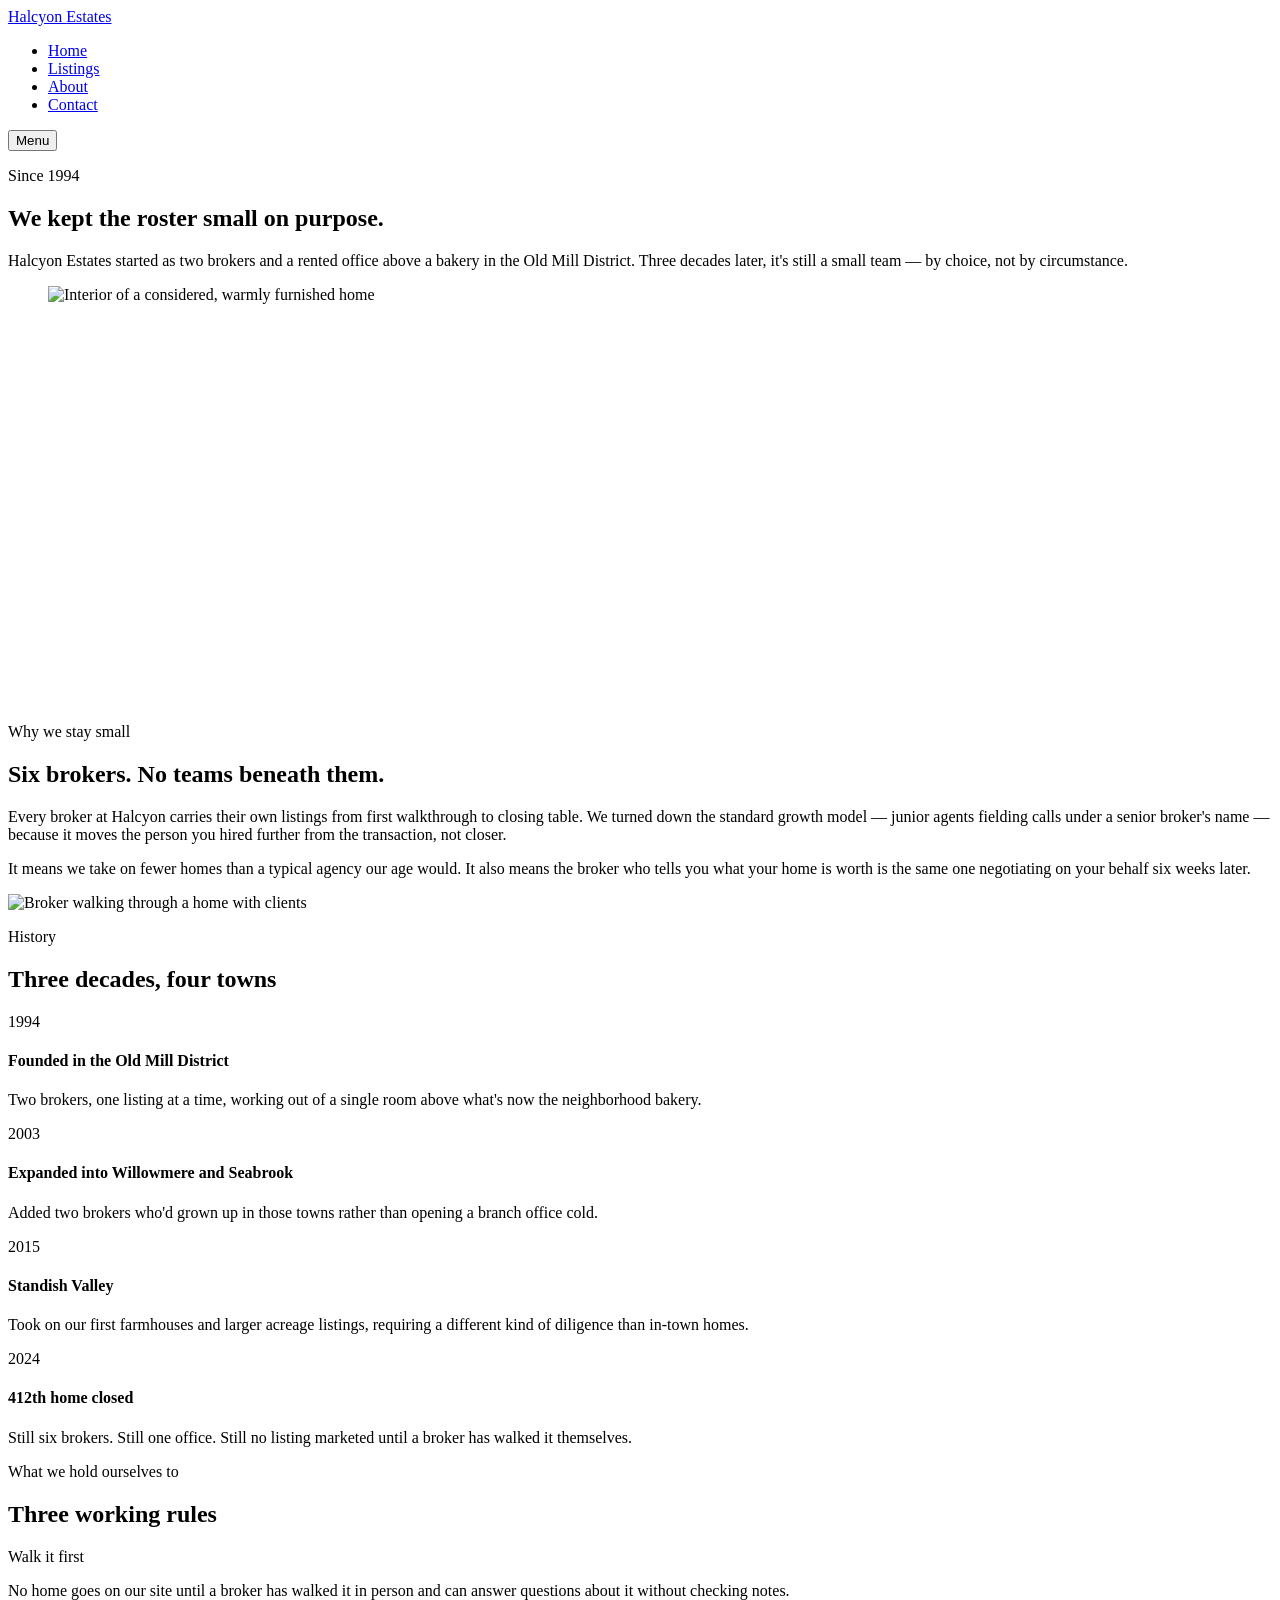
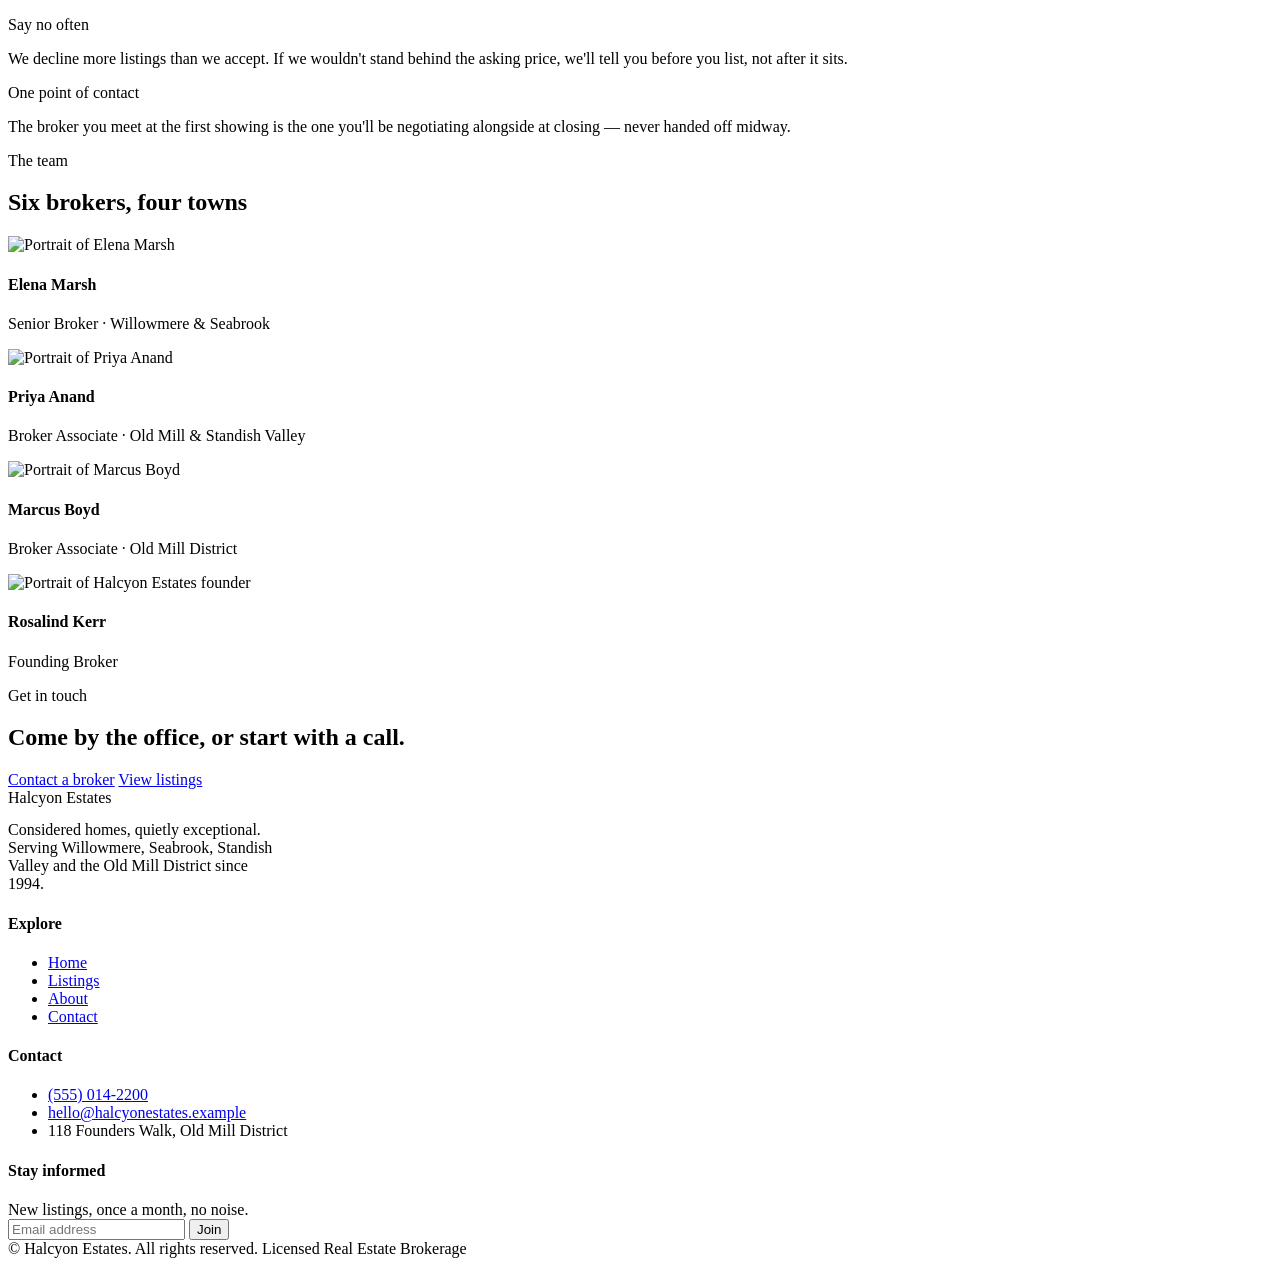
==== about.html @ 8c4444a4 "Add files via upload" ====
<!DOCTYPE html>
<html lang="en">
<head>
<meta charset="UTF-8">
<meta name="viewport" content="width=device-width, initial-scale=1.0">
<title>About — Halcyon Estates</title>
<meta name="description" content="Halcyon Estates has represented homes in Willowmere, Seabrook, Standish Valley and the Old Mill District since 1994.">
<link rel="preconnect" href="https://fonts.googleapis.com">
<link rel="preconnect" href="https://fonts.gstatic.com" crossorigin>
<link href="https://fonts.googleapis.com/css2?family=Fraunces:ital,wght@0,400;0,500;1,500&family=Work+Sans:wght@400;500;600&display=swap" rel="stylesheet">
<link rel="stylesheet" href="css/style.css">
</head>
<body>

<header class="site-header">
  <div class="wrap">
    <a href="index.html" class="wordmark">Halcyon <span>Estates</span></a>
    <nav class="main-nav">
      <ul>
        <li><a href="index.html">Home</a></li>
        <li><a href="listings.html">Listings</a></li>
        <li><a href="about.html" aria-current="page">About</a></li>
        <li><a href="contact.html">Contact</a></li>
      </ul>
    </nav>
    <button class="nav-toggle" aria-label="Toggle menu" aria-expanded="false">Menu</button>
  </div>
</header>

<main>

  <section class="hero" style="min-height:60vh;">
    <div class="hero-copy">
      <p class="eyebrow">Since 1994</p>
      <h1>We kept the roster small on purpose.</h1>
      <p>Halcyon Estates started as two brokers and a rented office above a bakery in the Old Mill District. Three decades later, it's still a small team — by choice, not by circumstance.</p>
    </div>
    <figure class="hero-media">
      <img src="https://images.unsplash.com/photo-1600585152220-90363fe7e115?auto=format&fit=crop&w=1400&q=80" alt="Interior of a considered, warmly furnished home">
    </figure>
  </section>

  <section class="section">
    <div class="wrap">
      <div class="split reverse">
        <div class="split-copy">
          <p class="eyebrow">Why we stay small</p>
          <h2>Six brokers. No teams beneath them.</h2>
          <p>Every broker at Halcyon carries their own listings from first walkthrough to closing table. We turned down the standard growth model — junior agents fielding calls under a senior broker's name — because it moves the person you hired further from the transaction, not closer.</p>
          <p>It means we take on fewer homes than a typical agency our age would. It also means the broker who tells you what your home is worth is the same one negotiating on your behalf six weeks later.</p>
        </div>
        <div class="split-media">
          <img src="https://images.unsplash.com/photo-1600607687939-ce8a6c25118c?auto=format&fit=crop&w=900&q=80" alt="Broker walking through a home with clients">
        </div>
      </div>
    </div>
  </section>

  <section class="section section-alt">
    <div class="wrap">
      <div class="section-head">
        <div>
          <p class="eyebrow">History</p>
          <h2>Three decades, four towns</h2>
        </div>
      </div>
      <div class="timeline">
        <div>
          <div class="yr">1994</div>
          <h4>Founded in the Old Mill District</h4>
          <p>Two brokers, one listing at a time, working out of a single room above what's now the neighborhood bakery.</p>
        </div>
        <div>
          <div class="yr">2003</div>
          <h4>Expanded into Willowmere and Seabrook</h4>
          <p>Added two brokers who'd grown up in those towns rather than opening a branch office cold.</p>
        </div>
        <div>
          <div class="yr">2015</div>
          <h4>Standish Valley</h4>
          <p>Took on our first farmhouses and larger acreage listings, requiring a different kind of diligence than in-town homes.</p>
        </div>
        <div>
          <div class="yr">2024</div>
          <h4>412th home closed</h4>
          <p>Still six brokers. Still one office. Still no listing marketed until a broker has walked it themselves.</p>
        </div>
      </div>
    </div>
  </section>

  <section class="section">
    <div class="wrap">
      <div class="section-head">
        <div>
          <p class="eyebrow">What we hold ourselves to</p>
          <h2>Three working rules</h2>
        </div>
      </div>
      <div class="value-grid">
        <div>
          <div class="num">Walk it first</div>
          <p>No home goes on our site until a broker has walked it in person and can answer questions about it without checking notes.</p>
        </div>
        <div>
          <div class="num">Say no often</div>
          <p>We decline more listings than we accept. If we wouldn't stand behind the asking price, we'll tell you before you list, not after it sits.</p>
        </div>
        <div>
          <div class="num">One point of contact</div>
          <p>The broker you meet at the first showing is the one you'll be negotiating alongside at closing — never handed off midway.</p>
        </div>
      </div>
    </div>
  </section>

  <section class="section section-alt">
    <div class="wrap">
      <div class="section-head">
        <div>
          <p class="eyebrow">The team</p>
          <h2>Six brokers, four towns</h2>
        </div>
      </div>
      <div class="team-grid">
        <div class="team-card">
          <img src="https://images.unsplash.com/photo-1544005313-94ddf0286df2?auto=format&fit=crop&w=400&q=80" alt="Portrait of Elena Marsh">
          <h4>Elena Marsh</h4>
          <p class="role">Senior Broker · Willowmere &amp; Seabrook</p>
        </div>
        <div class="team-card">
          <img src="https://images.unsplash.com/photo-1573497019940-1c28c88b4f3e?auto=format&fit=crop&w=400&q=80" alt="Portrait of Priya Anand">
          <h4>Priya Anand</h4>
          <p class="role">Broker Associate · Old Mill &amp; Standish Valley</p>
        </div>
        <div class="team-card">
          <img src="https://images.unsplash.com/photo-1560250097-0b93528c311a?auto=format&fit=crop&w=400&q=80" alt="Portrait of Marcus Boyd">
          <h4>Marcus Boyd</h4>
          <p class="role">Broker Associate · Old Mill District</p>
        </div>
        <div class="team-card">
          <img src="https://images.unsplash.com/photo-1519085360753-af0119f7cbe7?auto=format&fit=crop&w=400&q=80" alt="Portrait of Halcyon Estates founder">
          <h4>Rosalind Kerr</h4>
          <p class="role">Founding Broker</p>
        </div>
      </div>
    </div>
  </section>

  <section class="cta-band">
    <div class="wrap">
      <p class="eyebrow">Get in touch</p>
      <h2>Come by the office, or start with a call.</h2>
      <div class="hero-actions">
        <a class="btn btn-solid" href="contact.html">Contact a broker</a>
        <a class="btn btn-ghost" href="listings.html">View listings</a>
      </div>
    </div>
  </section>

</main>

<footer class="site-footer">
  <div class="wrap">
    <div class="footer-grid">
      <div>
        <div class="wordmark">Halcyon <span>Estates</span></div>
        <p style="margin-top:14px; max-width:34ch;">Considered homes, quietly exceptional. Serving Willowmere, Seabrook, Standish Valley and the Old Mill District since 1994.</p>
      </div>
      <div>
        <h4>Explore</h4>
        <ul>
          <li><a href="index.html">Home</a></li>
          <li><a href="listings.html">Listings</a></li>
          <li><a href="about.html">About</a></li>
          <li><a href="contact.html">Contact</a></li>
        </ul>
      </div>
      <div>
        <h4>Contact</h4>
        <ul>
          <li><a href="tel:+15550142200">(555) 014-2200</a></li>
          <li><a href="mailto:hello@halcyonestates.example">hello@halcyonestates.example</a></li>
          <li>118 Founders Walk, Old Mill District</li>
        </ul>
      </div>
      <div>
        <h4>Stay informed</h4>
        <p style="margin-bottom:0;">New listings, once a month, no noise.</p>
        <form class="newsletter-form" onsubmit="event.preventDefault(); this.reset(); alert('Thanks — you are on the list.');">
          <input type="email" placeholder="Email address" required aria-label="Email address">
          <button type="submit">Join</button>
        </form>
      </div>
    </div>
    <div class="footer-bottom">
      <span>© <span data-year></span> Halcyon Estates. All rights reserved.</span>
      <span>Licensed Real Estate Brokerage</span>
    </div>
  </div>
</footer>

<script src="js/data.js"></script>
<script src="js/main.js"></script>
</body>
</html>
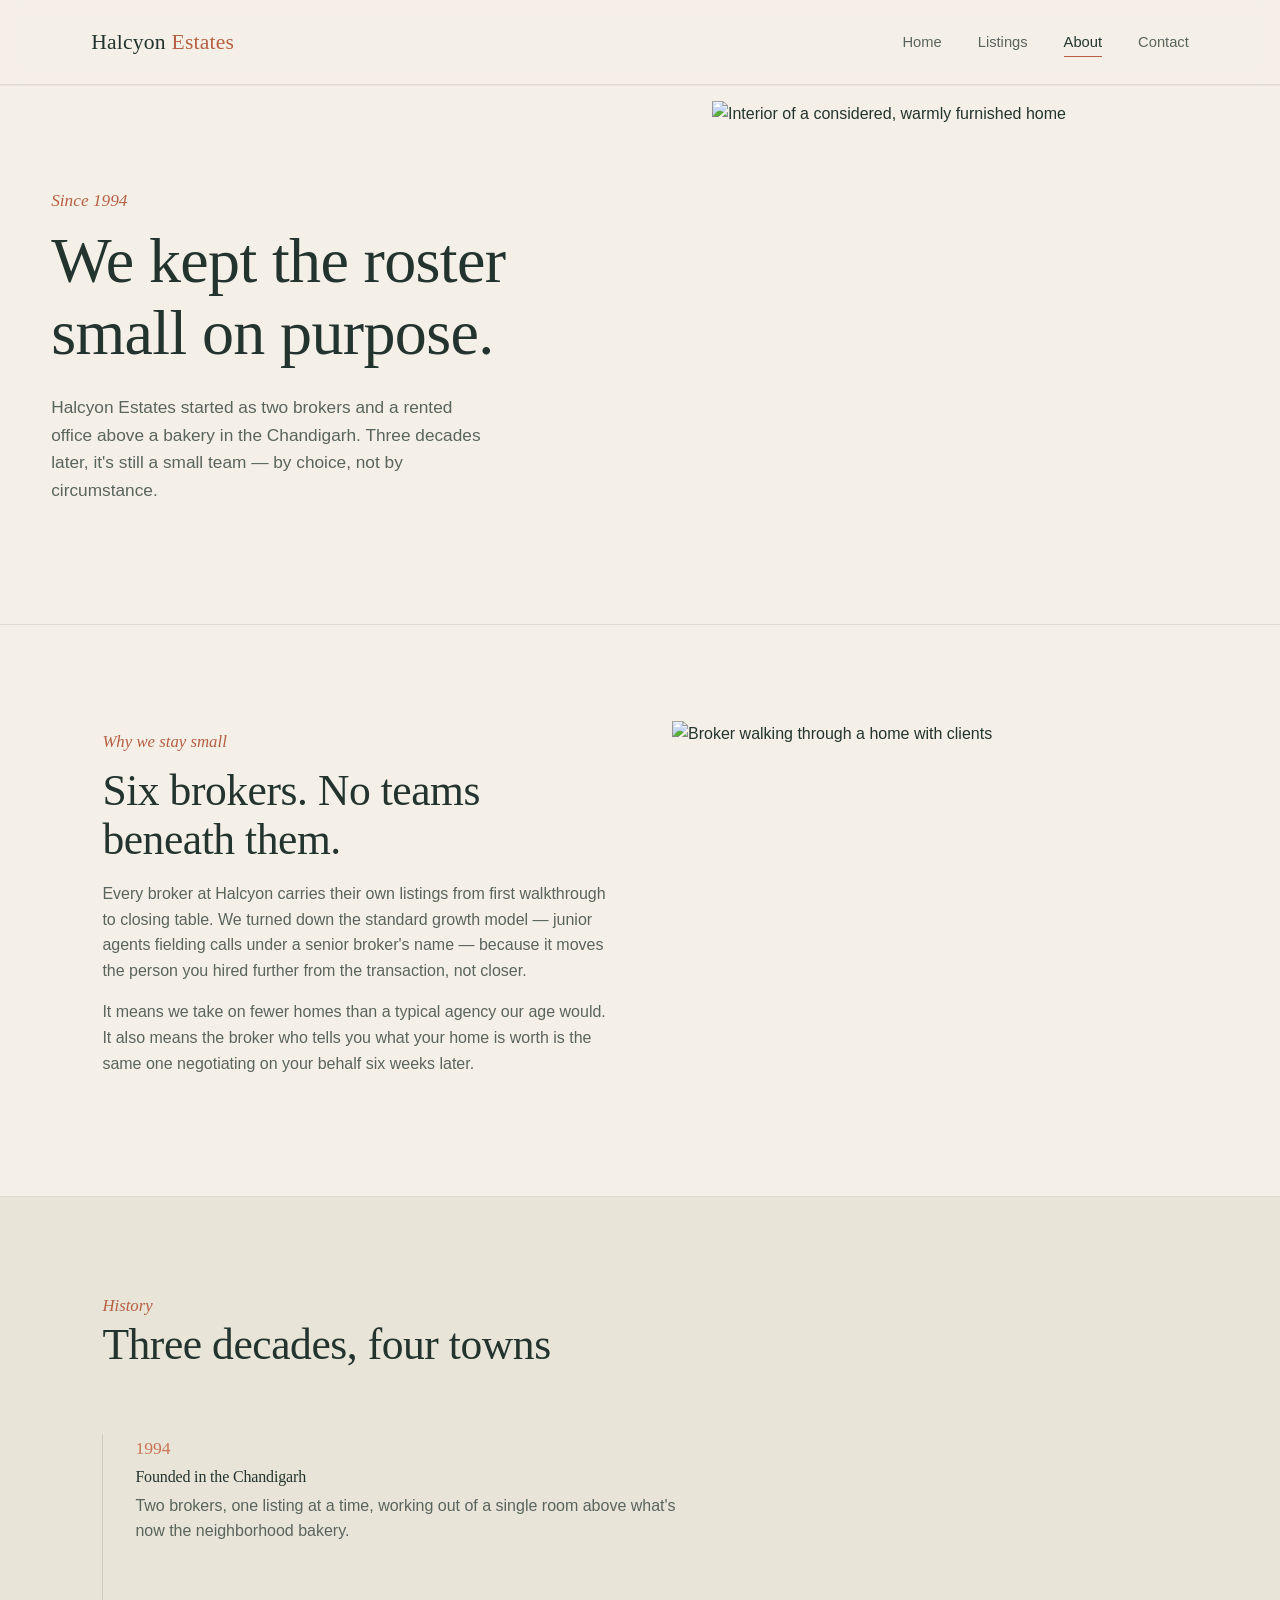
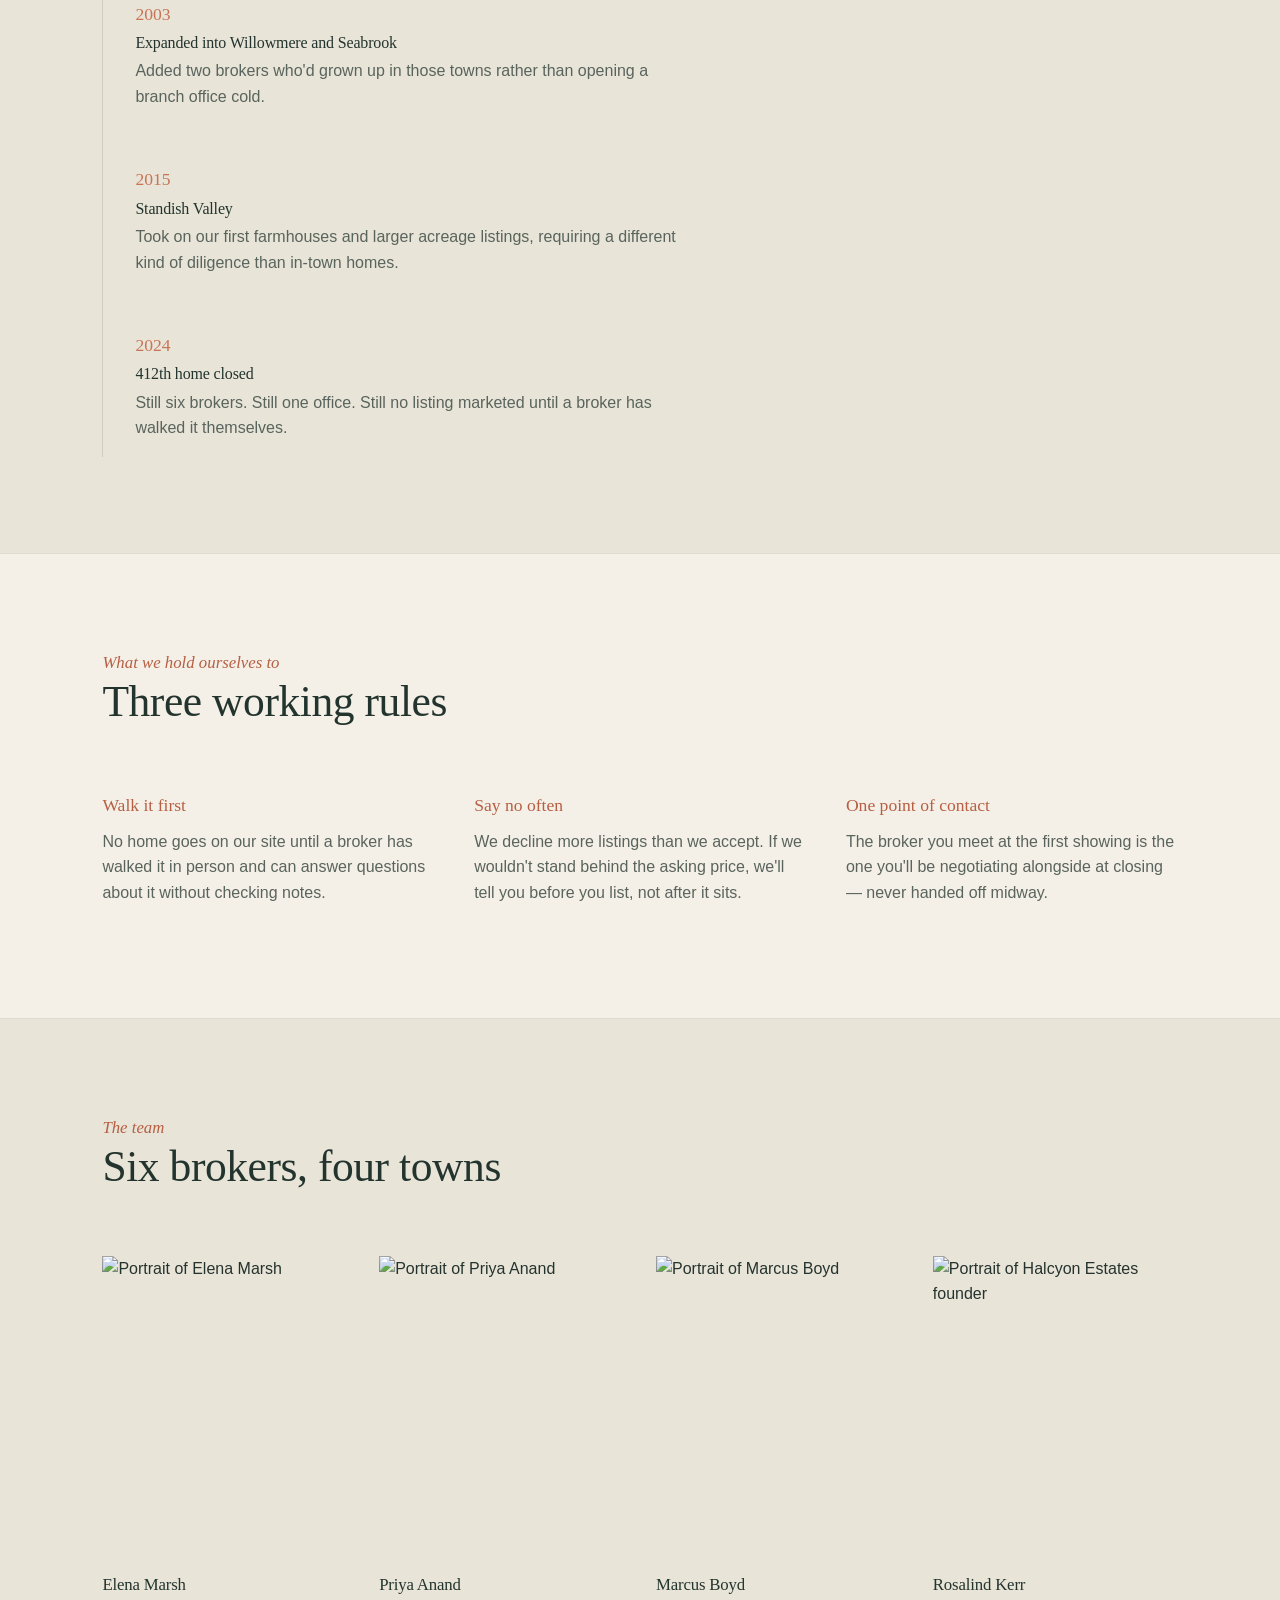
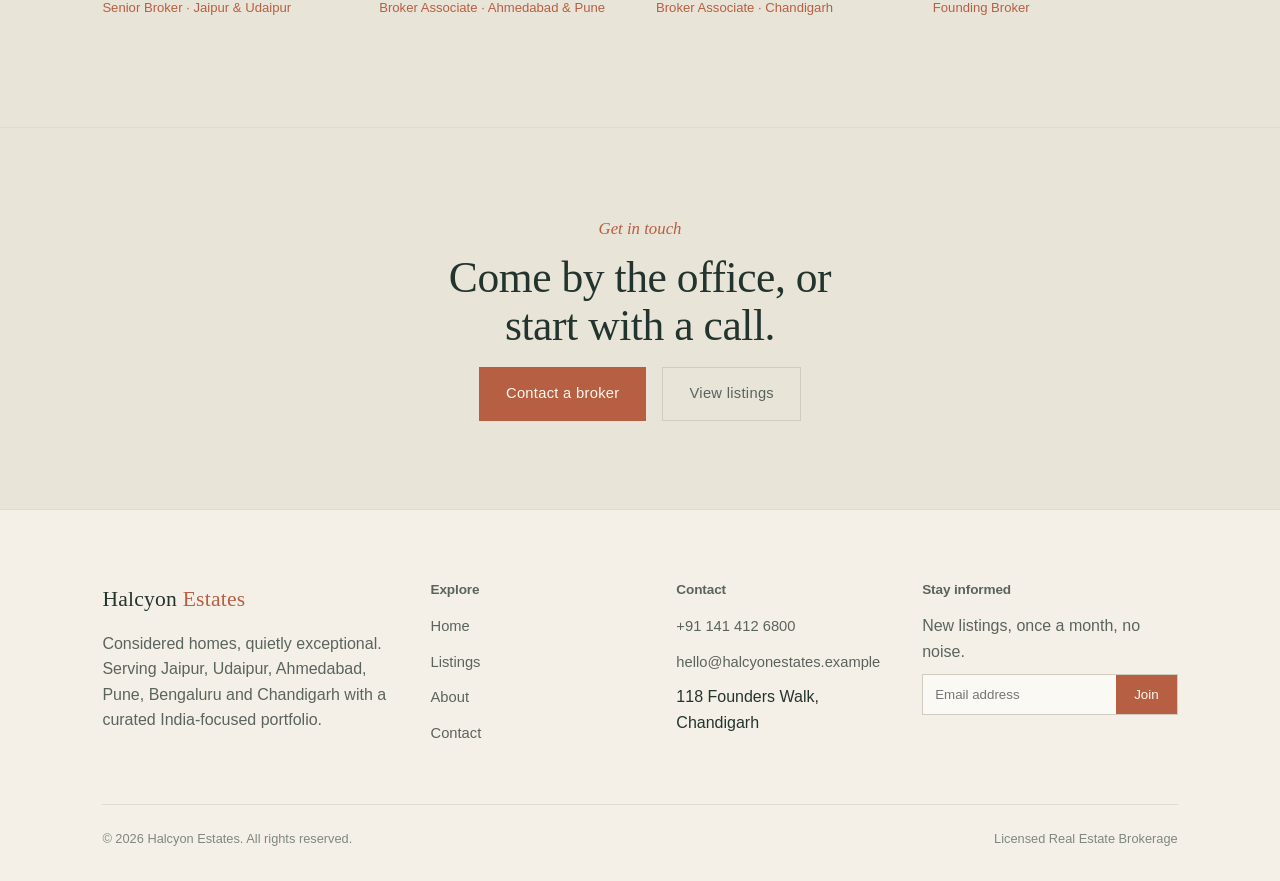
==== commit 7da1345d: "Add files via upload" ====
--- a/about.html
+++ b/about.html
@@ -4,7 +4,7 @@
 <meta charset="UTF-8">
 <meta name="viewport" content="width=device-width, initial-scale=1.0">
 <title>About — Halcyon Estates</title>
-<meta name="description" content="Halcyon Estates has represented homes in Willowmere, Seabrook, Standish Valley and the Old Mill District since 1994.">
+<meta name="description" content="Halcyon Estates has represented homes in Jaipur, Udaipur, Ahmedabad, Pune, Bengaluru and Chandigarh with a curated India-focused portfolio.">
 <link rel="preconnect" href="https://fonts.googleapis.com">
 <link rel="preconnect" href="https://fonts.gstatic.com" crossorigin>
 <link href="https://fonts.googleapis.com/css2?family=Fraunces:ital,wght@0,400;0,500;1,500&family=Work+Sans:wght@400;500;600&display=swap" rel="stylesheet">
@@ -33,7 +33,7 @@
     <div class="hero-copy">
       <p class="eyebrow">Since 1994</p>
       <h1>We kept the roster small on purpose.</h1>
-      <p>Halcyon Estates started as two brokers and a rented office above a bakery in the Old Mill District. Three decades later, it's still a small team — by choice, not by circumstance.</p>
+      <p>Halcyon Estates started as two brokers and a rented office above a bakery in the Chandigarh. Three decades later, it's still a small team — by choice, not by circumstance.</p>
     </div>
     <figure class="hero-media">
       <img src="https://images.unsplash.com/photo-1600585152220-90363fe7e115?auto=format&fit=crop&w=1400&q=80" alt="Interior of a considered, warmly furnished home">
@@ -67,7 +67,7 @@
       <div class="timeline">
         <div>
           <div class="yr">1994</div>
-          <h4>Founded in the Old Mill District</h4>
+          <h4>Founded in the Chandigarh</h4>
           <p>Two brokers, one listing at a time, working out of a single room above what's now the neighborhood bakery.</p>
         </div>
         <div>
@@ -126,17 +126,17 @@
         <div class="team-card">
           <img src="https://images.unsplash.com/photo-1544005313-94ddf0286df2?auto=format&fit=crop&w=400&q=80" alt="Portrait of Elena Marsh">
           <h4>Elena Marsh</h4>
-          <p class="role">Senior Broker · Willowmere &amp; Seabrook</p>
+          <p class="role">Senior Broker · Jaipur &amp; Udaipur</p>
         </div>
         <div class="team-card">
           <img src="https://images.unsplash.com/photo-1573497019940-1c28c88b4f3e?auto=format&fit=crop&w=400&q=80" alt="Portrait of Priya Anand">
           <h4>Priya Anand</h4>
-          <p class="role">Broker Associate · Old Mill &amp; Standish Valley</p>
+          <p class="role">Broker Associate · Ahmedabad &amp; Pune</p>
         </div>
         <div class="team-card">
           <img src="https://images.unsplash.com/photo-1560250097-0b93528c311a?auto=format&fit=crop&w=400&q=80" alt="Portrait of Marcus Boyd">
           <h4>Marcus Boyd</h4>
-          <p class="role">Broker Associate · Old Mill District</p>
+          <p class="role">Broker Associate · Chandigarh</p>
         </div>
         <div class="team-card">
           <img src="https://images.unsplash.com/photo-1519085360753-af0119f7cbe7?auto=format&fit=crop&w=400&q=80" alt="Portrait of Halcyon Estates founder">
@@ -165,7 +165,7 @@
     <div class="footer-grid">
       <div>
         <div class="wordmark">Halcyon <span>Estates</span></div>
-        <p style="margin-top:14px; max-width:34ch;">Considered homes, quietly exceptional. Serving Willowmere, Seabrook, Standish Valley and the Old Mill District since 1994.</p>
+        <p style="margin-top:14px; max-width:34ch;">Considered homes, quietly exceptional. Serving Jaipur, Udaipur, Ahmedabad, Pune, Bengaluru and Chandigarh with a curated India-focused portfolio.</p>
       </div>
       <div>
         <h4>Explore</h4>
@@ -179,9 +179,9 @@
       <div>
         <h4>Contact</h4>
         <ul>
-          <li><a href="tel:+15550142200">(555) 014-2200</a></li>
+          <li><a href="tel:+15550142200">+91 141 412 6800</a></li>
           <li><a href="mailto:hello@halcyonestates.example">hello@halcyonestates.example</a></li>
-          <li>118 Founders Walk, Old Mill District</li>
+          <li>118 Founders Walk, Chandigarh</li>
         </ul>
       </div>
       <div>
--- a/css/style.css
+++ b/css/style.css
@@ -0,0 +1,774 @@
+/* ==========================================================================
+   Halcyon Estates — Stylesheet
+   Palette: warm near-black + ivory + muted brass
+   Type: Fraunces (display) / Work Sans (body)
+   ========================================================================== */
+
+:root {
+  --bg: #f5f0e7;
+  --bg-panel: #e8e4d8;
+  --bg-panel-2: #dcd8c9;
+  --ink: #23342e;
+  --ink-muted: #59645d;
+  --ink-faint: #7e887f;
+  --brass: #b65f43;
+  --brass-bright: #c87455;
+  --brass-deep: #87422f;
+  --line: #d0ccc0;
+  --line-soft: #e0dbd0;
+  --serif: "Fraunces", Georgia, serif;
+  --sans: "Work Sans", -apple-system, BlinkMacSystemFont, sans-serif;
+  --max-width: 1200px;
+  --pad: clamp(20px, 4vw, 64px);
+}
+
+* { box-sizing: border-box; }
+
+html {
+  scroll-behavior: smooth;
+}
+
+@media (prefers-reduced-motion: reduce) {
+  html { scroll-behavior: auto; }
+  * { animation-duration: 0.01ms !important; transition-duration: 0.01ms !important; }
+}
+
+body {
+  margin: 0;
+  background: var(--bg);
+  color: var(--ink);
+  font-family: var(--sans);
+  font-size: 16px;
+  line-height: 1.6;
+  -webkit-font-smoothing: antialiased;
+}
+
+h1, h2, h3, h4 {
+  font-family: var(--serif);
+  font-weight: 500;
+  line-height: 1.12;
+  margin: 0 0 0.4em;
+  color: var(--ink);
+  letter-spacing: -0.01em;
+}
+
+h1 { font-size: clamp(2.4rem, 5vw, 4.4rem); font-weight: 400; }
+h2 { font-size: clamp(1.9rem, 3.4vw, 2.9rem); }
+h3 { font-size: clamp(1.3rem, 2vw, 1.6rem); }
+
+p { margin: 0 0 1em; color: var(--ink-muted); max-width: 62ch; }
+
+a { color: inherit; text-decoration: none; }
+
+img { max-width: 100%; display: block; }
+
+ul { margin: 0; padding: 0; list-style: none; }
+
+button { font-family: inherit; }
+
+:focus-visible {
+  outline: 2px solid var(--brass-bright);
+  outline-offset: 3px;
+}
+
+.wrap {
+  max-width: var(--max-width);
+  margin: 0 auto;
+  padding-left: var(--pad);
+  padding-right: var(--pad);
+}
+
+.eyebrow {
+  font-family: var(--serif);
+  font-style: italic;
+  font-size: 1.05rem;
+  color: var(--brass);
+  margin: 0 0 0.6em;
+}
+
+/* ---------- Buttons ---------- */
+
+.btn {
+  display: inline-flex;
+  align-items: center;
+  gap: 10px;
+  padding: 14px 26px;
+  border: 1px solid var(--brass);
+  color: var(--ink);
+  font-size: 0.92rem;
+  letter-spacing: 0.02em;
+  cursor: pointer;
+  background: transparent;
+  transition: background 0.25s ease, color 0.25s ease, border-color 0.25s ease;
+}
+
+.btn:hover { background: var(--brass); color: #fffaf1; }
+
+.btn-solid {
+  background: var(--brass);
+  color: #fffaf1;
+  border-color: var(--brass);
+}
+
+.btn-solid:hover { background: var(--brass-bright); border-color: var(--brass-bright); }
+
+.btn-ghost {
+  border-color: var(--line);
+  color: var(--ink-muted);
+}
+
+.btn-ghost:hover { background: var(--bg-panel-2); color: var(--ink); border-color: var(--line); }
+
+/* ---------- Header / Nav ---------- */
+
+.site-header {
+  position: sticky;
+  top: 0;
+  z-index: 40;
+  background: rgba(245, 240, 231, 0.94);
+  backdrop-filter: blur(10px);
+  border-bottom: 1px solid var(--line-soft);
+}
+
+.site-header .wrap {
+  display: flex;
+  align-items: center;
+  justify-content: space-between;
+  height: 84px;
+}
+
+.wordmark {
+  font-family: var(--serif);
+  font-size: 1.35rem;
+  letter-spacing: 0.01em;
+}
+
+.wordmark span { color: var(--brass); }
+
+.main-nav ul {
+  display: flex;
+  gap: 36px;
+}
+
+.main-nav a {
+  font-size: 0.92rem;
+  color: var(--ink-muted);
+  padding: 6px 0;
+  border-bottom: 1px solid transparent;
+  transition: color 0.2s ease, border-color 0.2s ease;
+}
+
+.main-nav a:hover,
+.main-nav a[aria-current="page"] {
+  color: var(--ink);
+  border-color: var(--brass);
+}
+
+.nav-toggle {
+  display: none;
+  background: none;
+  border: 1px solid var(--line);
+  color: var(--ink);
+  padding: 8px 12px;
+  cursor: pointer;
+}
+
+@media (max-width: 860px) {
+  .main-nav {
+    position: fixed;
+    inset: 84px 0 0 0;
+    background: var(--bg);
+    transform: translateY(-8px);
+    opacity: 0;
+    pointer-events: none;
+    transition: opacity 0.2s ease, transform 0.2s ease;
+    border-top: 1px solid var(--line-soft);
+  }
+  .main-nav.open {
+    opacity: 1;
+    transform: translateY(0);
+    pointer-events: auto;
+  }
+  .main-nav ul {
+    flex-direction: column;
+    gap: 0;
+    padding: 12px var(--pad) 32px;
+  }
+  .main-nav a {
+    display: block;
+    padding: 16px 0;
+    border-bottom: 1px solid var(--line-soft);
+    font-size: 1.1rem;
+  }
+  .nav-toggle { display: block; }
+}
+
+/* ---------- Hero ---------- */
+
+.hero {
+  display: grid;
+  grid-template-columns: 1.05fr 0.95fr;
+  min-height: 82vh;
+  border-bottom: 1px solid var(--line-soft);
+}
+
+.hero-copy {
+  display: flex;
+  flex-direction: column;
+  justify-content: center;
+  padding: 64px var(--pad);
+}
+
+.hero-copy p {
+  font-size: 1.08rem;
+  max-width: 46ch;
+}
+
+.hero-actions {
+  display: flex;
+  gap: 16px;
+  margin-top: 12px;
+  flex-wrap: wrap;
+}
+
+.hero-media {
+  position: relative;
+  min-height: 360px;
+  overflow: hidden;
+}
+
+.hero-media img {
+  width: 100%;
+  height: 100%;
+  object-fit: cover;
+}
+
+.hero-media figcaption {
+  position: absolute;
+  left: 20px;
+  bottom: 20px;
+  background: rgba(245, 240, 231, 0.84);
+  border: 1px solid var(--line);
+  padding: 10px 16px;
+  font-size: 0.82rem;
+  color: var(--ink-muted);
+}
+
+@media (max-width: 900px) {
+  .hero { grid-template-columns: 1fr; min-height: auto; }
+  .hero-media { min-height: 320px; order: -1; }
+  .hero-copy { padding: 48px var(--pad); }
+}
+
+/* ---------- Section scaffolding ---------- */
+
+.section {
+  padding: 96px var(--pad);
+  border-bottom: 1px solid var(--line-soft);
+}
+
+.section-head {
+  display: flex;
+  align-items: flex-end;
+  justify-content: space-between;
+  gap: 24px;
+  margin-bottom: 48px;
+  flex-wrap: wrap;
+}
+
+.section-head p { margin: 0; }
+
+.section-alt { background: var(--bg-panel); }
+
+/* ---------- Featured grid ---------- */
+
+.property-grid {
+  display: grid;
+  grid-template-columns: repeat(3, 1fr);
+  gap: 40px 32px;
+}
+
+@media (max-width: 900px) {
+  .property-grid { grid-template-columns: 1fr 1fr; }
+}
+@media (max-width: 620px) {
+  .property-grid { grid-template-columns: 1fr; }
+}
+
+.property-card { display: block; }
+
+.property-card .thumb {
+  position: relative;
+  aspect-ratio: 4 / 5;
+  overflow: hidden;
+  background: var(--bg-panel-2);
+}
+
+.property-card .thumb img {
+  width: 100%;
+  height: 100%;
+  object-fit: cover;
+  transition: transform 0.6s ease;
+}
+
+.property-card:hover .thumb img { transform: scale(1.045); }
+
+.property-card .tag {
+  position: absolute;
+  top: 14px;
+  left: 14px;
+  background: rgba(245, 240, 231, 0.96);
+  border: 1px solid var(--brass-deep);
+  color: var(--brass-bright);
+  font-size: 0.72rem;
+  letter-spacing: 0.05em;
+  padding: 5px 10px;
+}
+
+.property-card .info {
+  padding-top: 16px;
+  border-top: 1px solid var(--line);
+  margin-top: 16px;
+}
+
+.property-card .price {
+  font-family: var(--serif);
+  font-size: 1.3rem;
+  color: var(--brass-bright);
+  margin-bottom: 4px;
+}
+
+.property-card .addr { color: var(--ink); font-size: 1rem; margin-bottom: 4px; }
+
+.property-card .meta {
+  color: var(--ink-faint);
+  font-size: 0.85rem;
+}
+
+/* ---------- Split / About teaser ---------- */
+
+.split {
+  display: grid;
+  grid-template-columns: 1fr 1fr;
+  gap: 64px;
+  align-items: center;
+}
+
+.split img { width: 100%; aspect-ratio: 4/3; object-fit: cover; }
+
+@media (max-width: 860px) {
+  .split { grid-template-columns: 1fr; gap: 32px; }
+}
+
+.split.reverse .split-media { order: 2; }
+
+/* ---------- Stat strip ---------- */
+
+.stat-strip {
+  display: grid;
+  grid-template-columns: repeat(4, 1fr);
+  gap: 24px;
+}
+
+@media (max-width: 700px) {
+  .stat-strip { grid-template-columns: 1fr 1fr; }
+}
+
+.stat-strip .num {
+  font-family: var(--serif);
+  font-size: clamp(2.1rem, 4vw, 3rem);
+  color: var(--brass-bright);
+  margin-bottom: 4px;
+}
+
+.stat-strip .label {
+  color: var(--ink-muted);
+  font-size: 0.88rem;
+}
+
+/* ---------- Testimonial ---------- */
+
+.testimonial {
+  max-width: 760px;
+}
+
+.testimonial blockquote {
+  font-family: var(--serif);
+  font-size: clamp(1.4rem, 2.6vw, 1.9rem);
+  font-style: italic;
+  color: var(--ink);
+  margin: 0 0 20px;
+  line-height: 1.4;
+}
+
+.testimonial cite {
+  font-style: normal;
+  color: var(--ink-muted);
+  font-size: 0.9rem;
+}
+
+/* ---------- CTA band ---------- */
+
+.cta-band {
+  padding: 88px var(--pad);
+  text-align: center;
+  background: var(--bg-panel);
+  border-bottom: 1px solid var(--line-soft);
+}
+
+.cta-band h2 { max-width: 20ch; margin-left: auto; margin-right: auto; }
+.cta-band p { max-width: 50ch; margin-left: auto; margin-right: auto; }
+.cta-band .hero-actions { justify-content: center; }
+
+/* ---------- Footer ---------- */
+
+.site-footer {
+  padding: 72px var(--pad) 32px;
+}
+
+.footer-grid {
+  display: grid;
+  grid-template-columns: 1.4fr 1fr 1fr 1.2fr;
+  gap: 40px;
+  padding-bottom: 48px;
+  border-bottom: 1px solid var(--line-soft);
+}
+
+@media (max-width: 800px) {
+  .footer-grid { grid-template-columns: 1fr 1fr; }
+}
+@media (max-width: 520px) {
+  .footer-grid { grid-template-columns: 1fr; }
+}
+
+.footer-grid h4 {
+  font-family: var(--sans);
+  font-weight: 600;
+  font-size: 0.85rem;
+  color: var(--ink-muted);
+  margin-bottom: 16px;
+}
+
+.footer-grid li { margin-bottom: 10px; }
+.footer-grid a { color: var(--ink-muted); font-size: 0.92rem; }
+.footer-grid a:hover { color: var(--brass-bright); }
+
+.footer-bottom {
+  display: flex;
+  justify-content: space-between;
+  padding-top: 24px;
+  color: var(--ink-faint);
+  font-size: 0.8rem;
+  flex-wrap: wrap;
+  gap: 8px;
+}
+
+.newsletter-form {
+  display: flex;
+  border: 1px solid var(--line);
+  margin-top: 10px;
+}
+
+.newsletter-form input {
+  flex: 1;
+  background: transparent;
+  border: none;
+  padding: 12px;
+  color: var(--ink);
+  font-family: var(--sans);
+}
+
+.newsletter-form button {
+  background: var(--brass);
+  color: #fffaf1;
+  border: none;
+  padding: 0 18px;
+  cursor: pointer;
+}
+
+/* ---------- Listings page ---------- */
+
+.filter-bar {
+  display: flex;
+  gap: 16px;
+  flex-wrap: wrap;
+  align-items: center;
+  padding: 28px var(--pad);
+  border-bottom: 1px solid var(--line-soft);
+  background: var(--bg-panel);
+}
+
+.filter-bar select,
+.filter-bar input[type="text"] {
+  background: var(--bg);
+  border: 1px solid var(--line);
+  color: var(--ink);
+  padding: 10px 14px;
+  font-family: var(--sans);
+  font-size: 0.9rem;
+  min-width: 150px;
+}
+
+.filter-count {
+  margin-left: auto;
+  color: var(--ink-faint);
+  font-size: 0.85rem;
+}
+
+.empty-state {
+  padding: 80px var(--pad);
+  text-align: center;
+  color: var(--ink-muted);
+  display: none;
+}
+
+/* ---------- Property detail ---------- */
+
+.pd-hero {
+  padding: 40px var(--pad) 0;
+}
+
+.pd-breadcrumb {
+  color: var(--ink-faint);
+  font-size: 0.82rem;
+  margin-bottom: 20px;
+}
+.pd-breadcrumb a:hover { color: var(--brass); }
+
+.pd-gallery {
+  display: grid;
+  grid-template-columns: 2fr 1fr;
+  grid-template-rows: 1fr 1fr;
+  gap: 10px;
+  height: 560px;
+  margin-bottom: 48px;
+}
+
+.pd-gallery .main-shot {
+  grid-row: 1 / 3;
+  overflow: hidden;
+}
+
+.pd-gallery img { width: 100%; height: 100%; object-fit: cover; }
+.pd-gallery .side-shot { overflow: hidden; }
+
+@media (max-width: 800px) {
+  .pd-gallery { grid-template-columns: 1fr; grid-template-rows: auto; height: auto; }
+  .pd-gallery .side-shot:nth-child(3) { display: none; }
+}
+
+.pd-body {
+  display: grid;
+  grid-template-columns: 1.6fr 1fr;
+  gap: 64px;
+  padding: 0 var(--pad) 96px;
+}
+
+@media (max-width: 900px) {
+  .pd-body { grid-template-columns: 1fr; }
+}
+
+.pd-title-row {
+  display: flex;
+  justify-content: space-between;
+  align-items: flex-start;
+  gap: 24px;
+  border-bottom: 1px solid var(--line);
+  padding-bottom: 28px;
+  margin-bottom: 28px;
+  flex-wrap: wrap;
+}
+
+.pd-price {
+  font-family: var(--serif);
+  color: var(--brass-bright);
+  font-size: 1.6rem;
+  white-space: nowrap;
+}
+
+.spec-row {
+  display: flex;
+  gap: 32px;
+  margin-bottom: 32px;
+  flex-wrap: wrap;
+}
+
+.spec-row div { text-align: left; }
+.spec-row .n { font-family: var(--serif); font-size: 1.5rem; color: var(--ink); }
+.spec-row .l { font-size: 0.8rem; color: var(--ink-faint); }
+
+.spec-table {
+  width: 100%;
+  border-collapse: collapse;
+  margin-top: 24px;
+}
+
+.spec-table td {
+  padding: 12px 0;
+  border-bottom: 1px solid var(--line-soft);
+  font-size: 0.92rem;
+  color: var(--ink-muted);
+}
+
+.spec-table td:last-child { text-align: right; color: var(--ink); }
+
+.agent-card {
+  border: 1px solid var(--line);
+  padding: 28px;
+  align-self: start;
+  position: sticky;
+  top: 110px;
+}
+
+.agent-card img {
+  width: 64px;
+  height: 64px;
+  object-fit: cover;
+  border-radius: 50%;
+  margin-bottom: 14px;
+}
+
+.agent-card h4 { font-family: var(--serif); font-size: 1.1rem; margin-bottom: 2px; }
+.agent-card .role { color: var(--ink-faint); font-size: 0.82rem; margin-bottom: 20px; }
+
+.agent-card .btn { width: 100%; justify-content: center; margin-bottom: 10px; }
+
+.agent-card .contact-line {
+  font-size: 0.86rem;
+  color: var(--ink-muted);
+  margin-bottom: 8px;
+}
+
+/* ---------- Forms (contact) ---------- */
+
+.form-grid {
+  display: grid;
+  grid-template-columns: 1fr 1fr;
+  gap: 20px;
+}
+
+@media (max-width: 640px) {
+  .form-grid { grid-template-columns: 1fr; }
+}
+
+.field { display: flex; flex-direction: column; gap: 8px; }
+.field.full { grid-column: 1 / -1; }
+
+.field label { font-size: 0.85rem; color: var(--ink-muted); }
+
+.field input,
+.field select,
+.field textarea {
+  background: var(--bg-panel);
+  border: 1px solid var(--line);
+  color: var(--ink);
+  padding: 13px 14px;
+  font-family: var(--sans);
+  font-size: 0.95rem;
+}
+
+.field textarea { resize: vertical; min-height: 120px; }
+
+.field input:focus,
+.field textarea:focus,
+.field select:focus { border-color: var(--brass); }
+
+.form-note {
+  margin-top: 18px;
+  font-size: 0.82rem;
+  color: var(--ink-faint);
+}
+
+.form-success {
+  display: none;
+  border: 1px solid var(--brass-deep);
+  background: var(--bg-panel-2);
+  padding: 24px;
+  color: var(--ink);
+  margin-top: 24px;
+}
+
+/* ---------- Team / About ---------- */
+
+.team-grid {
+  display: grid;
+  grid-template-columns: repeat(4, 1fr);
+  gap: 32px;
+}
+
+@media (max-width: 900px) { .team-grid { grid-template-columns: 1fr 1fr; } }
+@media (max-width: 500px) { .team-grid { grid-template-columns: 1fr; } }
+
+.team-card img { aspect-ratio: 4/5; object-fit: cover; margin-bottom: 14px; filter: grayscale(15%); }
+.team-card h4 { font-size: 1.05rem; margin-bottom: 2px; }
+.team-card .role { color: var(--brass); font-size: 0.82rem; }
+
+.timeline {
+  border-left: 1px solid var(--line);
+  padding-left: 32px;
+  display: flex;
+  flex-direction: column;
+  gap: 40px;
+}
+
+.timeline .yr { font-family: var(--serif); color: var(--brass-bright); font-size: 1.1rem; margin-bottom: 6px; }
+
+/* ---------- Values grid (about) ---------- */
+
+.value-grid {
+  display: grid;
+  grid-template-columns: repeat(3, 1fr);
+  gap: 40px;
+}
+
+@media (max-width: 800px) { .value-grid { grid-template-columns: 1fr; } }
+
+.value-grid .num {
+  font-family: var(--serif);
+  color: var(--brass);
+  font-size: 1.1rem;
+  margin-bottom: 10px;
+}
+
+/* ---------- Misc ---------- */
+
+.map-block {
+  border: 1px solid var(--line);
+  aspect-ratio: 16/8;
+  overflow: hidden;
+}
+.map-block iframe { width: 100%; height: 100%; border: 0; filter: grayscale(0.6) invert(0.9) contrast(0.9); }
+
+
+/* ---------- Light theme finishing ---------- */
+html { background: var(--bg); }
+body { background: var(--bg); color: var(--ink); }
+.site-header { box-shadow: 0 1px 0 rgba(60,48,34,0.04); }
+.site-header .wrap { background: transparent; }
+.main-nav a { color: var(--ink-muted); }
+.main-nav a:hover, .main-nav a[aria-current="page"] { color: var(--ink); }
+.nav-toggle { background: transparent; }
+.section-alt { background: #eee9df; }
+.property-card .tag {
+  box-shadow: 0 4px 14px rgba(45,35,24,0.08);
+}
+.filter-bar select,
+.filter-bar input[type="text"] {
+  background: #fbf9f4;
+  border-color: var(--line);
+}
+.agent-card {
+  background: #fbf9f4;
+  box-shadow: 0 8px 30px rgba(45,35,24,0.05);
+}
+.newsletter-form { background: #fbf9f4; }
+.map-block { border-color: var(--line); }
+
+/* India-focused visual direction */
+body { background: var(--bg); color: var(--ink); }
+.site-header { box-shadow: 0 1px 0 rgba(35,52,46,0.06); }
+.section-alt { background: #e8e4d8; }
+.btn-solid { background: var(--brass); border-color: var(--brass); color: #fff8ef; }
+.btn-solid:hover { background: var(--brass-bright); border-color: var(--brass-bright); }
+.property-card .tag { background: rgba(245,240,231,0.94); color: var(--brass-deep); }
+.property-card .price, .pd-price { color: var(--brass); }
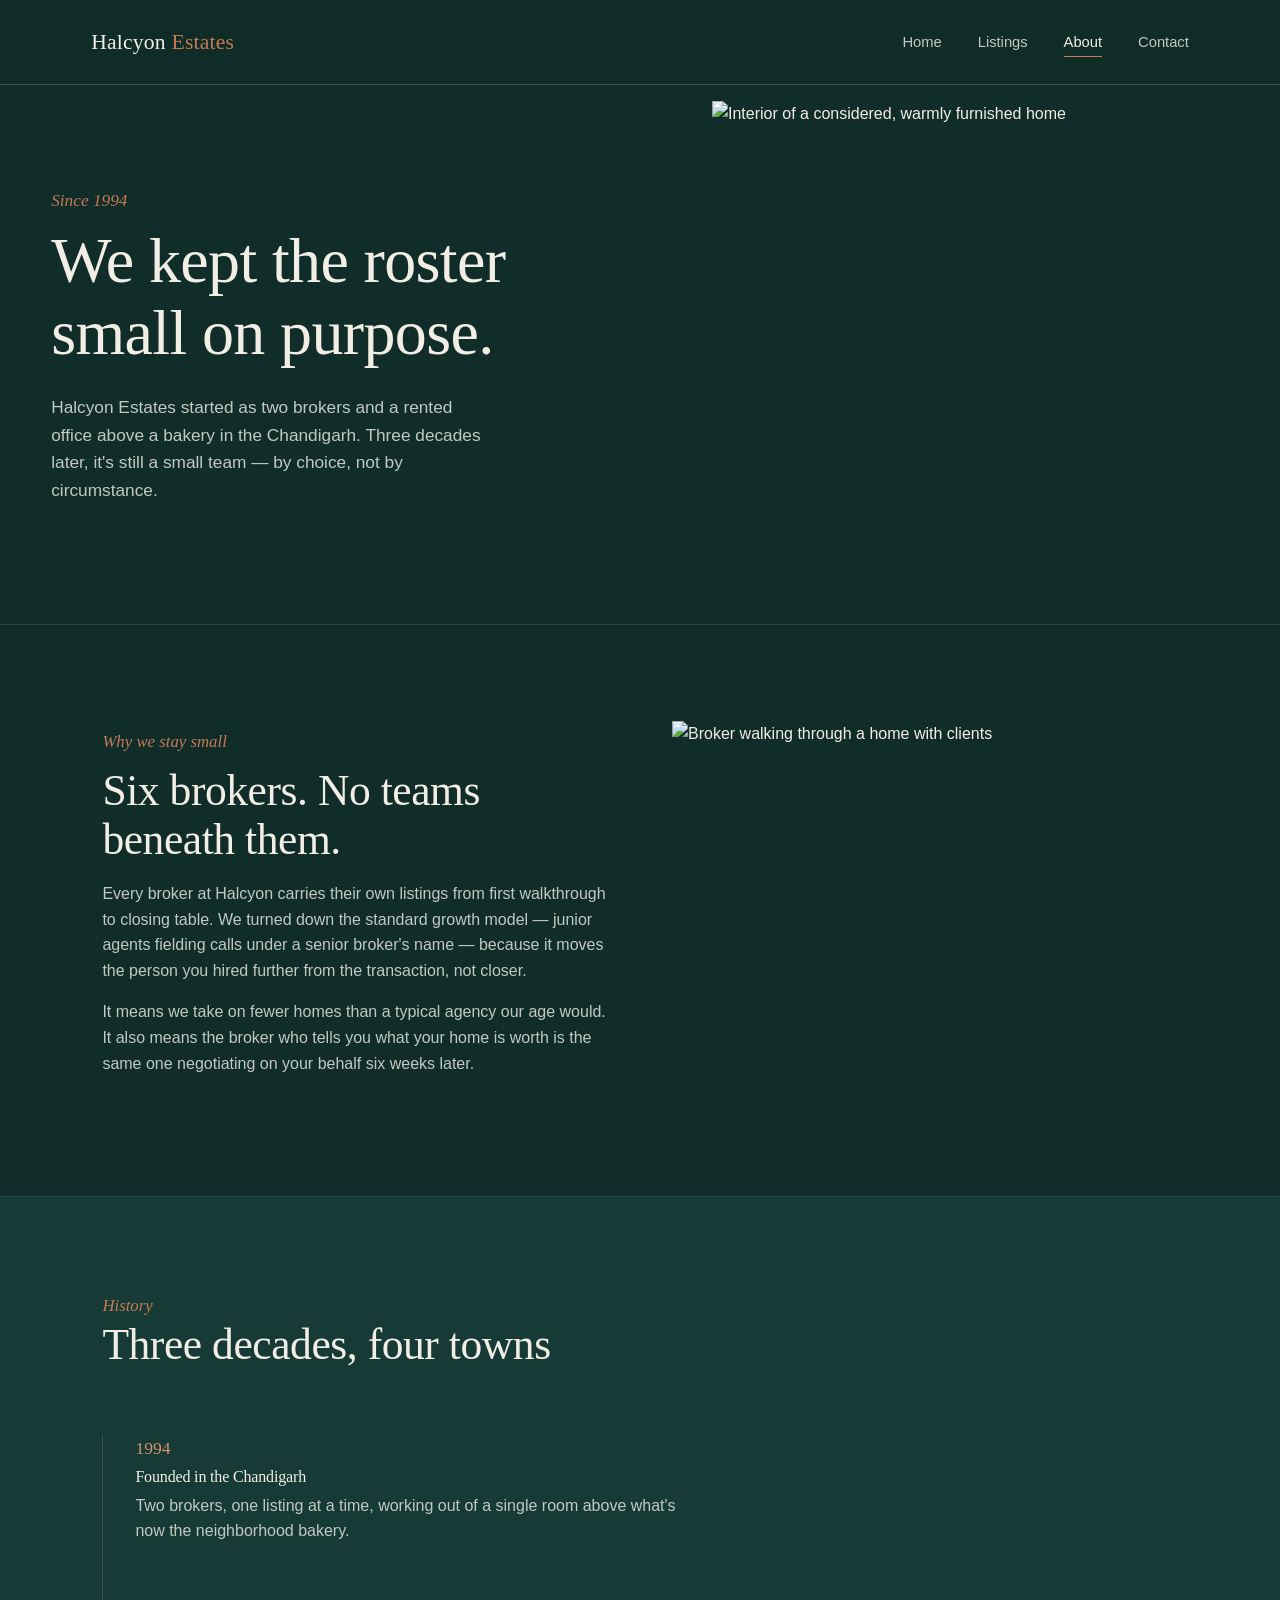
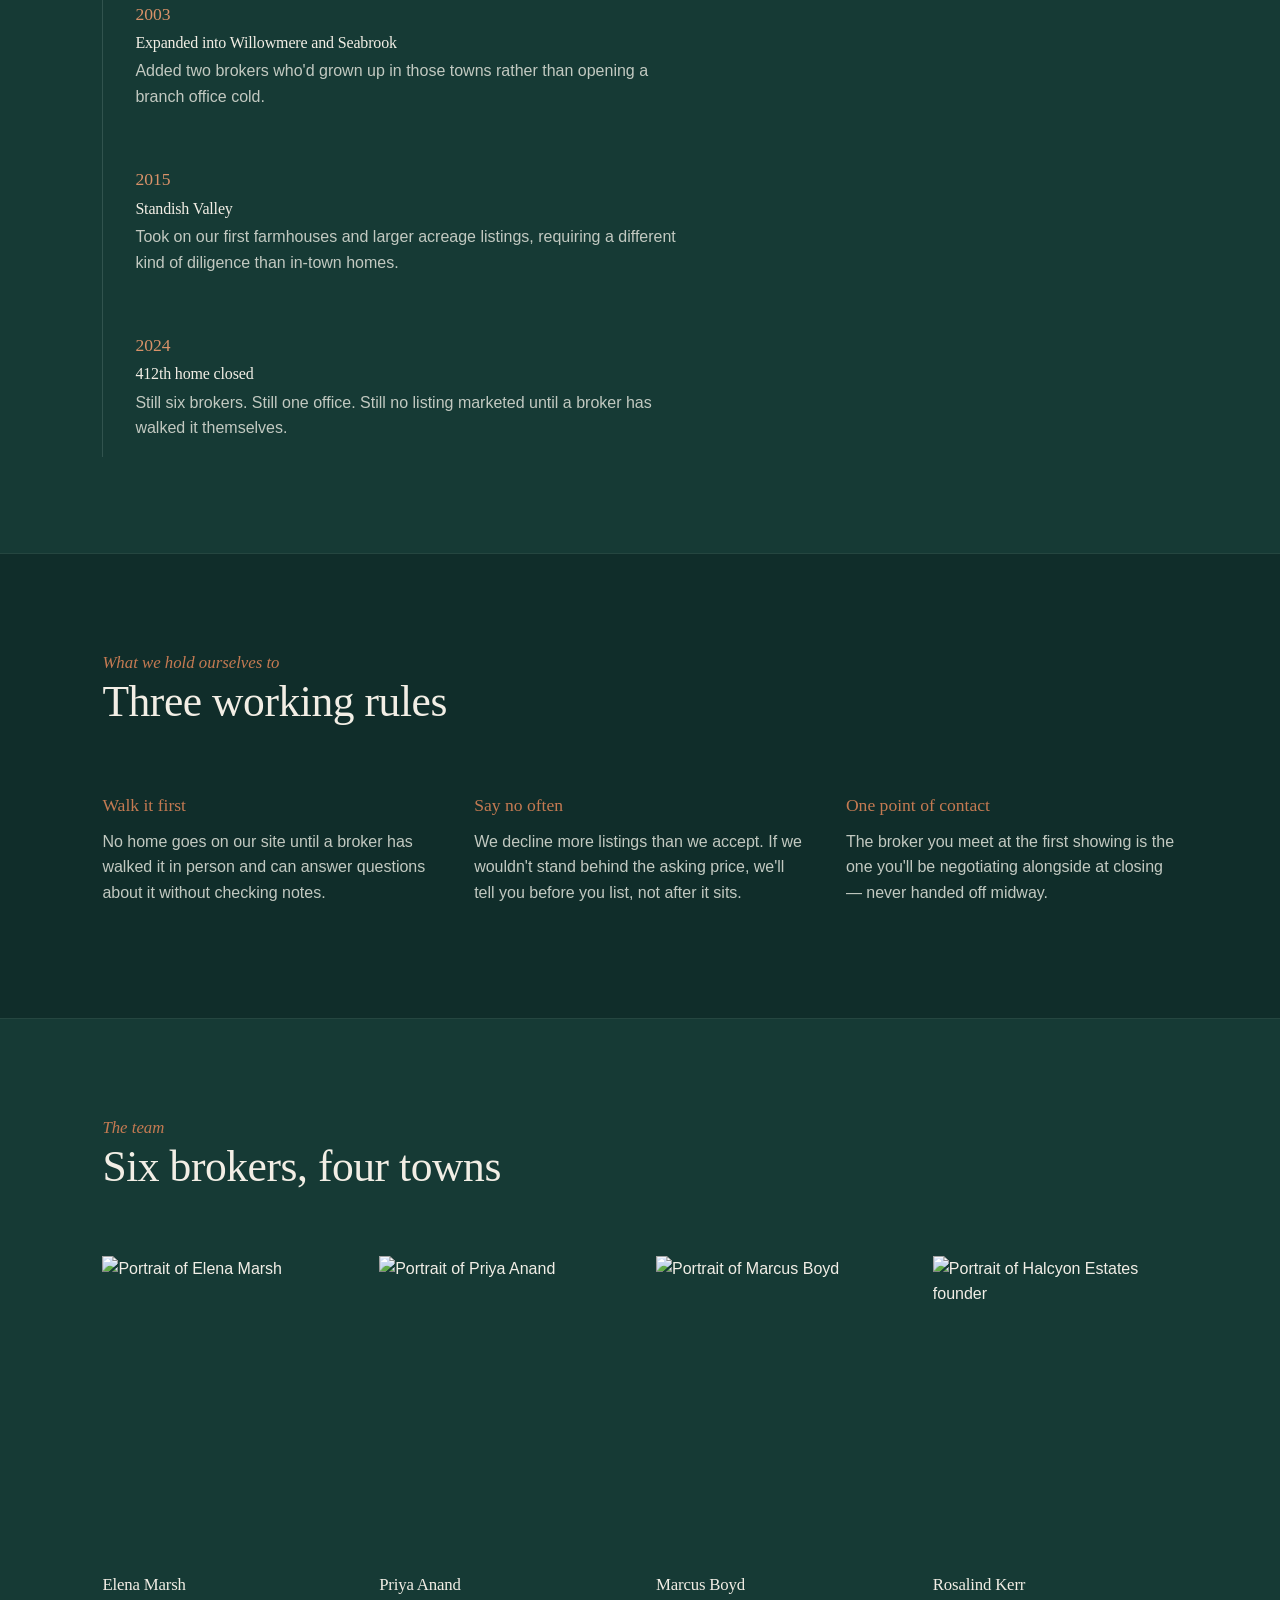
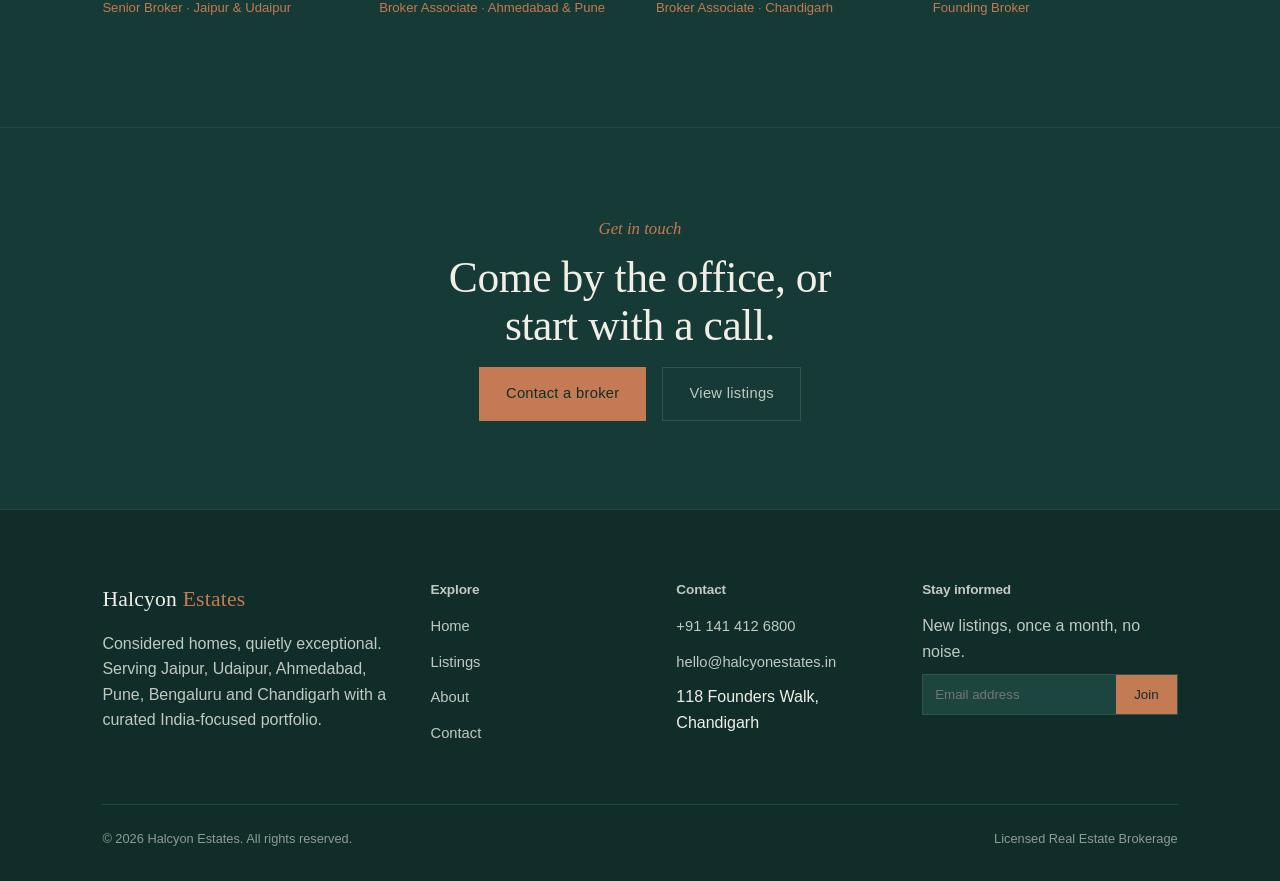
==== commit 15d9b386: "Add files via upload" ====
--- a/about.html
+++ b/about.html
@@ -180,7 +180,7 @@
         <h4>Contact</h4>
         <ul>
           <li><a href="tel:+15550142200">+91 141 412 6800</a></li>
-          <li><a href="mailto:hello@halcyonestates.example">hello@halcyonestates.example</a></li>
+          <li><a href="mailto:hello@halcyonestates.in">hello@halcyonestates.in</a></li>
           <li>118 Founders Walk, Chandigarh</li>
         </ul>
       </div>
--- a/css/style.css
+++ b/css/style.css
@@ -5,17 +5,17 @@
    ========================================================================== */
 
 :root {
-  --bg: #f5f0e7;
-  --bg-panel: #e8e4d8;
-  --bg-panel-2: #dcd8c9;
-  --ink: #23342e;
-  --ink-muted: #59645d;
-  --ink-faint: #7e887f;
-  --brass: #b65f43;
-  --brass-bright: #c87455;
-  --brass-deep: #87422f;
-  --line: #d0ccc0;
-  --line-soft: #e0dbd0;
+  --bg: #102d2a;
+  --bg-panel: #163a35;
+  --bg-panel-2: #1d4540;
+  --ink: #f2eee5;
+  --ink-muted: #c2c9c1;
+  --ink-faint: #8d9c94;
+  --brass: #c47a52;
+  --brass-bright: #d99269;
+  --brass-deep: #8e4e34;
+  --line: #31534e;
+  --line-soft: #254640;
   --serif: "Fraunces", Georgia, serif;
   --sans: "Work Sans", -apple-system, BlinkMacSystemFont, sans-serif;
   --max-width: 1200px;
@@ -102,11 +102,11 @@
   transition: background 0.25s ease, color 0.25s ease, border-color 0.25s ease;
 }
 
-.btn:hover { background: var(--brass); color: #fffaf1; }
+.btn:hover { background: var(--brass); color: #102d2a; }
 
 .btn-solid {
   background: var(--brass);
-  color: #fffaf1;
+  color: #102d2a;
   border-color: var(--brass);
 }
 
@@ -125,7 +125,7 @@
   position: sticky;
   top: 0;
   z-index: 40;
-  background: rgba(245, 240, 231, 0.94);
+  background: rgba(16,45,42,0.94);
   backdrop-filter: blur(10px);
   border-bottom: 1px solid var(--line-soft);
 }
@@ -247,7 +247,7 @@
   position: absolute;
   left: 20px;
   bottom: 20px;
-  background: rgba(245, 240, 231, 0.84);
+  background: rgba(16,45,42,0.86);
   border: 1px solid var(--line);
   padding: 10px 16px;
   font-size: 0.82rem;
@@ -317,7 +317,7 @@
   position: absolute;
   top: 14px;
   left: 14px;
-  background: rgba(245, 240, 231, 0.96);
+  background: rgba(16,45,42,0.96);
   border: 1px solid var(--brass-deep);
   color: var(--brass-bright);
   font-size: 0.72rem;
@@ -480,7 +480,7 @@
 
 .newsletter-form button {
   background: var(--brass);
-  color: #fffaf1;
+  color: #102d2a;
   border: none;
   padding: 0 18px;
   cursor: pointer;
@@ -748,27 +748,69 @@
 .main-nav a { color: var(--ink-muted); }
 .main-nav a:hover, .main-nav a[aria-current="page"] { color: var(--ink); }
 .nav-toggle { background: transparent; }
-.section-alt { background: #eee9df; }
+.section-alt { background: #163a35; }
 .property-card .tag {
   box-shadow: 0 4px 14px rgba(45,35,24,0.08);
 }
 .filter-bar select,
 .filter-bar input[type="text"] {
-  background: #fbf9f4;
+  background: #173b36;
   border-color: var(--line);
 }
 .agent-card {
-  background: #fbf9f4;
+  background: #173b36;
   box-shadow: 0 8px 30px rgba(45,35,24,0.05);
 }
-.newsletter-form { background: #fbf9f4; }
+.newsletter-form { background: #173b36; }
 .map-block { border-color: var(--line); }
 
 /* India-focused visual direction */
 body { background: var(--bg); color: var(--ink); }
 .site-header { box-shadow: 0 1px 0 rgba(35,52,46,0.06); }
-.section-alt { background: #e8e4d8; }
-.btn-solid { background: var(--brass); border-color: var(--brass); color: #fff8ef; }
+.section-alt { background: #163a35; }
+.btn-solid { background: var(--brass); border-color: var(--brass); color: #102d2a; }
 .btn-solid:hover { background: var(--brass-bright); border-color: var(--brass-bright); }
 .property-card .tag { background: rgba(245,240,231,0.94); color: var(--brass-deep); }
 .property-card .price, .pd-price { color: var(--brass); }
+
+/* ---------- Dark India theme polish ---------- */
+body { background: var(--bg); color: var(--ink); }
+.site-header { background: rgba(16,45,42,0.96); border-bottom-color: var(--line); }
+.main-nav a { color: var(--ink-muted); }
+.main-nav a:hover,
+.main-nav a[aria-current="page"] { color: var(--ink); }
+.section-alt, .cta-band, .filter-bar { background: var(--bg-panel); }
+.property-card .tag {
+  background: rgba(16,45,42,0.94);
+  color: var(--brass-bright);
+  box-shadow: 0 5px 18px rgba(0,0,0,0.18);
+}
+.property-card .price, .pd-price { color: var(--brass-bright); }
+.agent-card { background: var(--bg-panel); border-color: var(--line); }
+.newsletter-form { background: var(--bg-panel-2); }
+.filter-bar select, .filter-bar input[type="text"] {
+  background: var(--bg-panel-2);
+  color: var(--ink);
+  border-color: var(--line);
+}
+.nav-toggle { position: relative; z-index: 1002; }
+
+/* The mobile menu must be opaque — no page content showing through it. */
+@media (max-width: 860px) {
+  .main-nav {
+    z-index: 1001;
+    background: #0d2926 !important;
+    background-color: #0d2926 !important;
+    border-top: 1px solid #31534e;
+    box-shadow: 0 18px 36px rgba(0,0,0,0.30);
+    opacity: 1 !important;
+    backdrop-filter: none !important;
+    -webkit-backdrop-filter: none !important;
+  }
+  .main-nav.open {
+    background: #0d2926 !important;
+    opacity: 1 !important;
+  }
+  .main-nav ul { background: #0d2926 !important; }
+  .main-nav a { background: #0d2926; }
+}
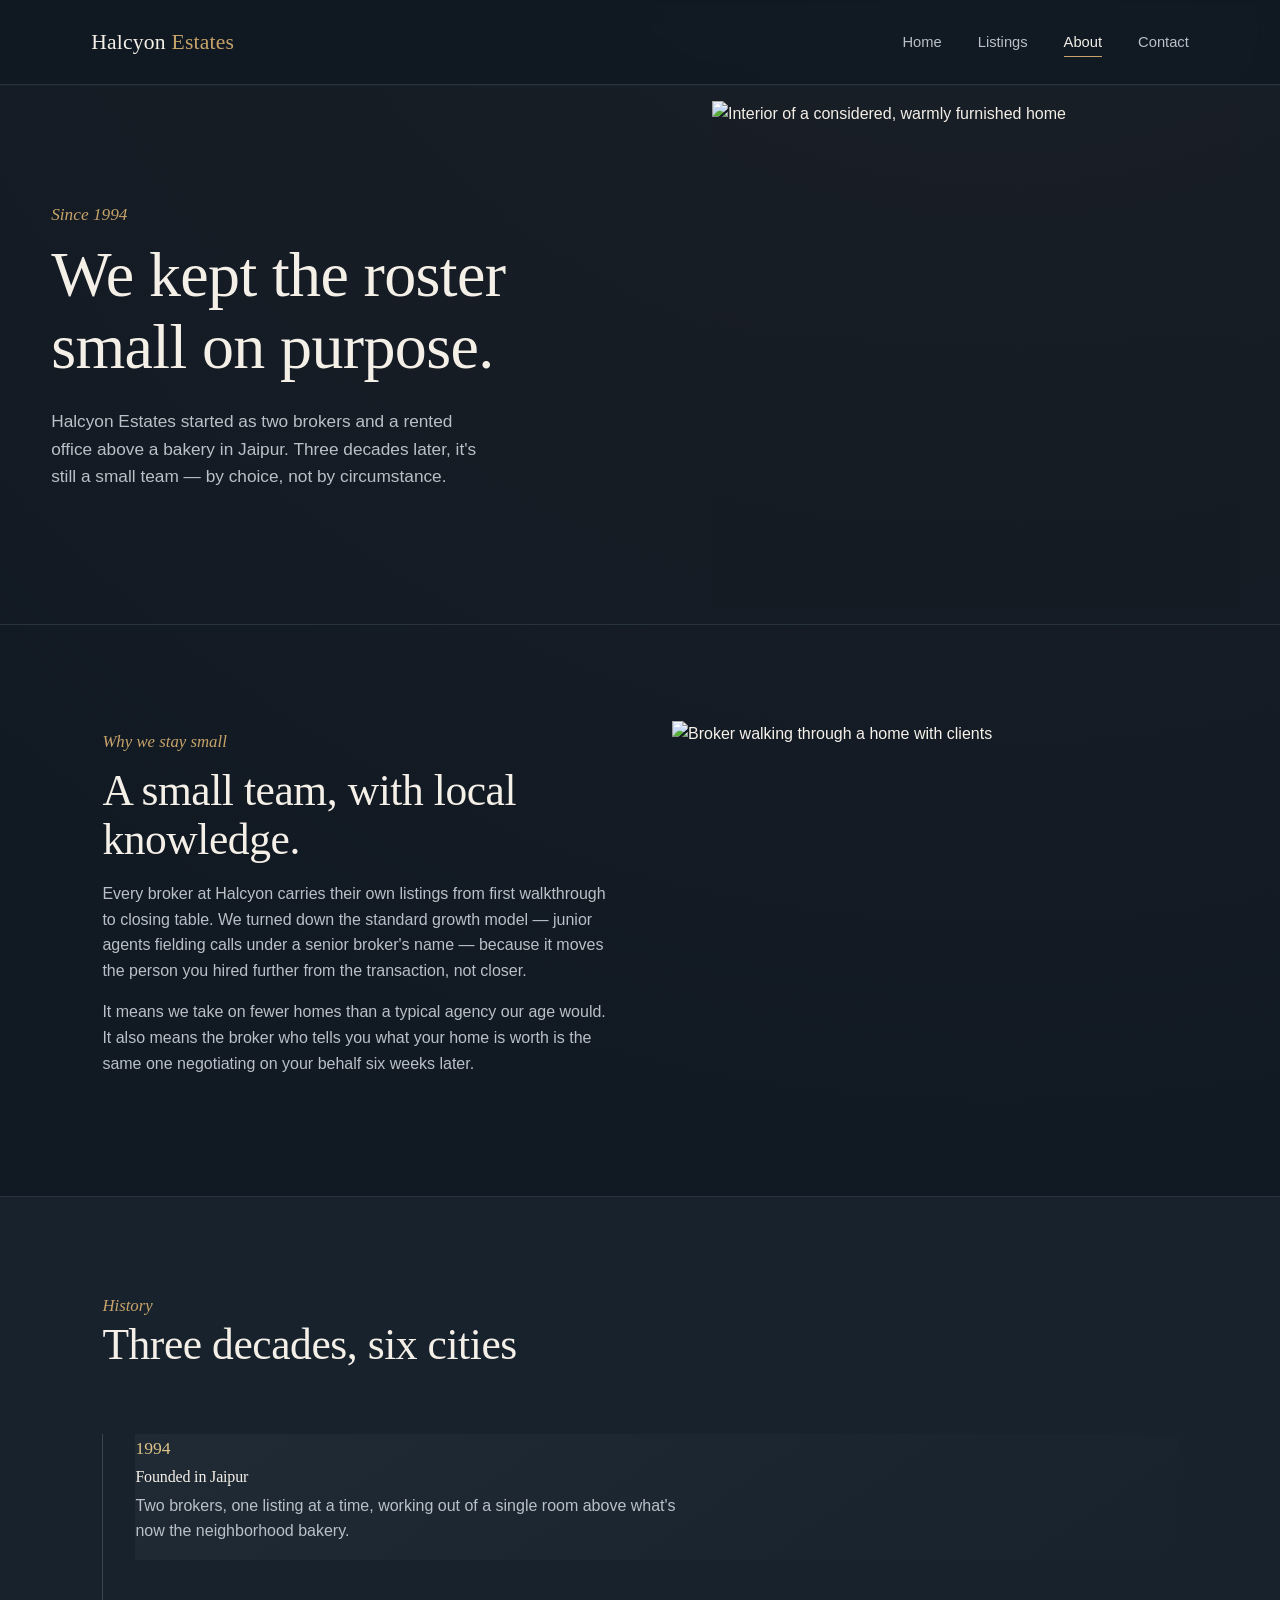
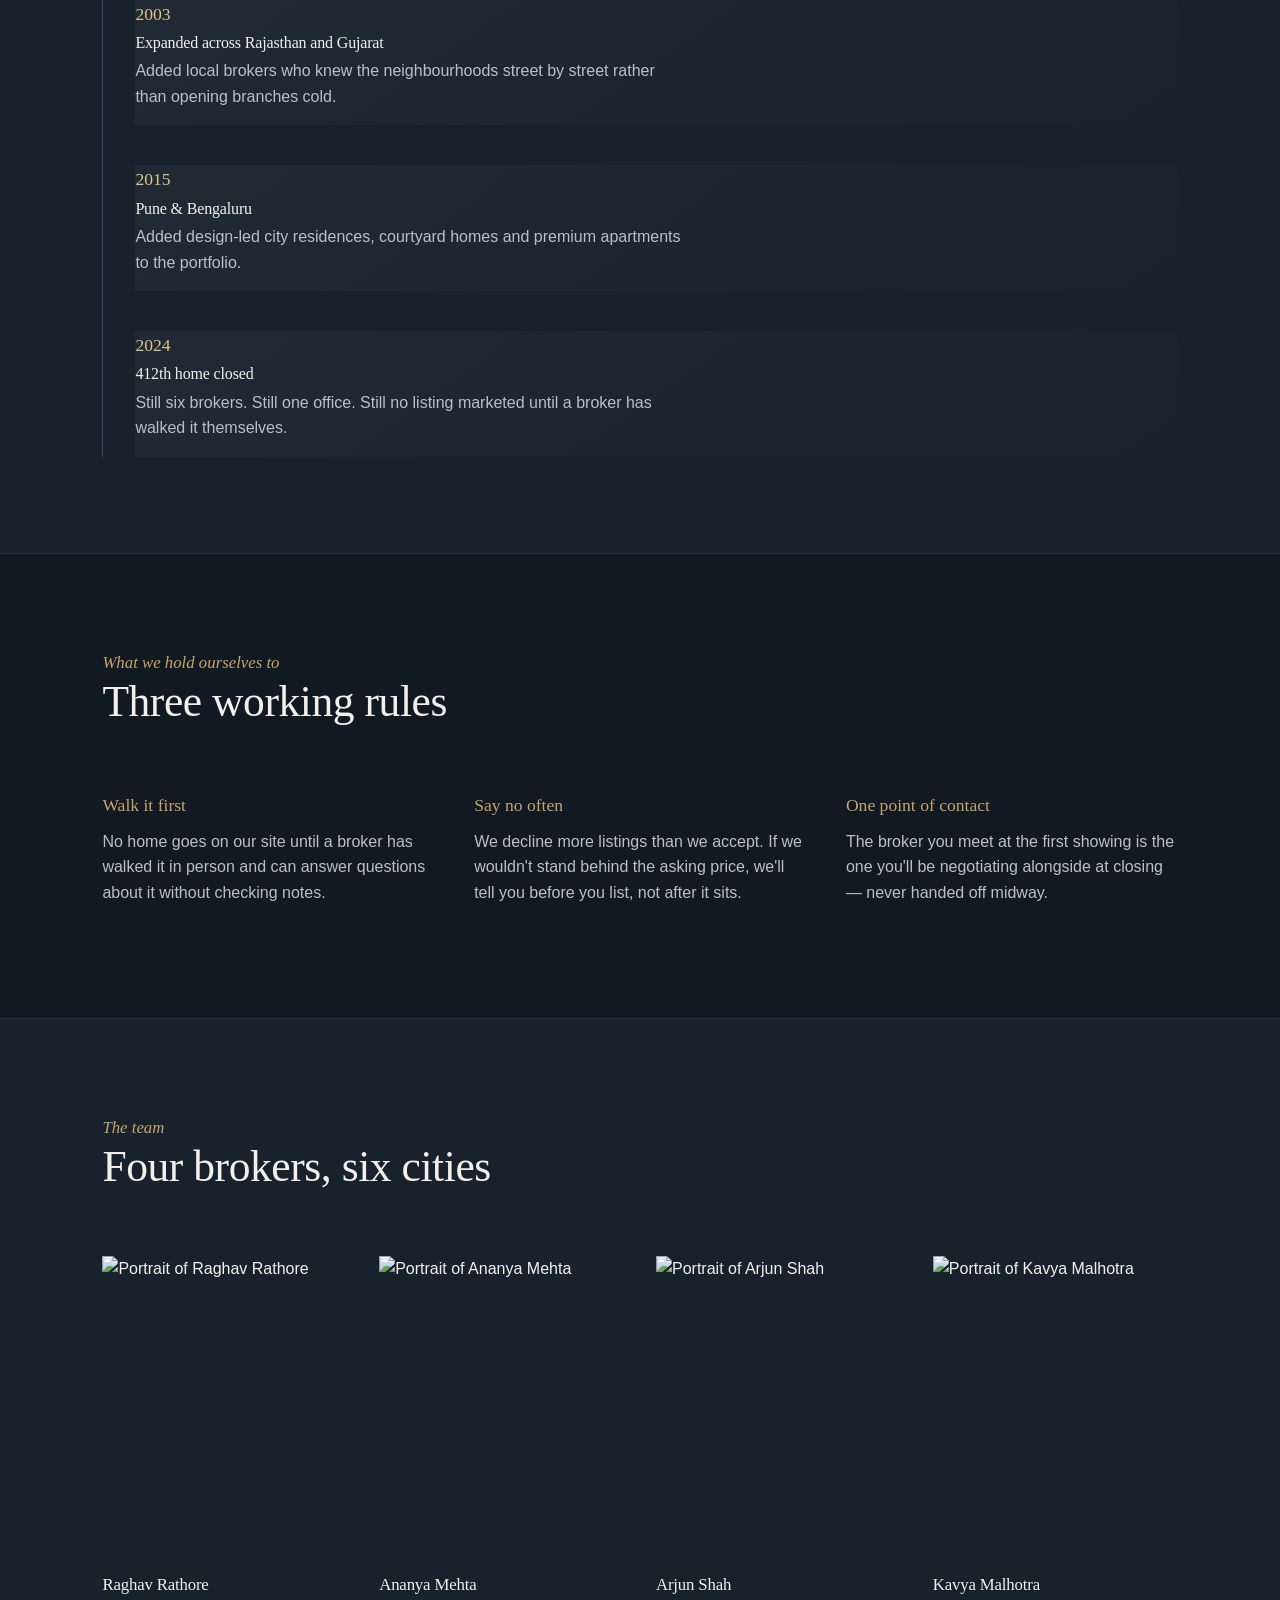
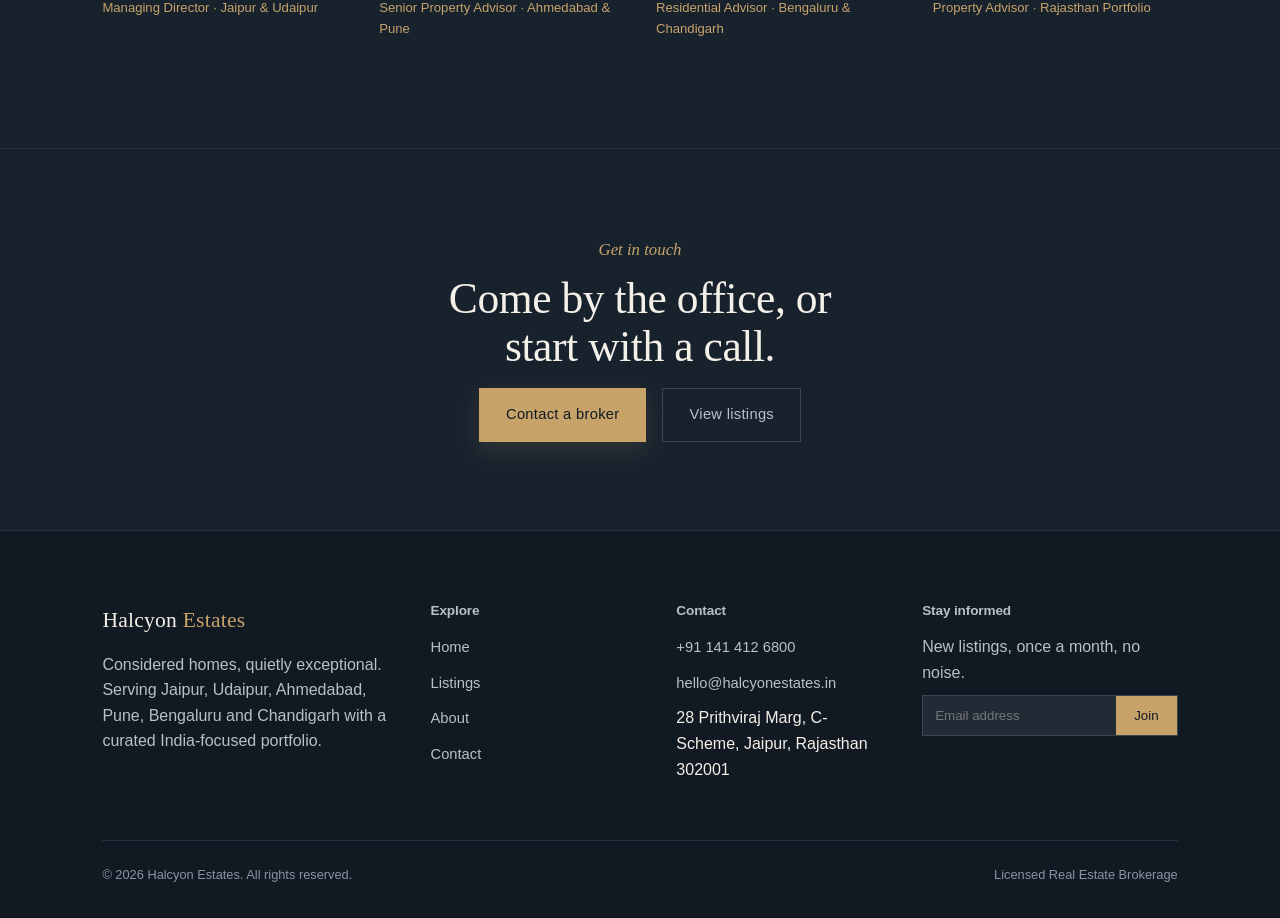
==== commit cc615ca2: "Add files via upload" ====
--- a/about.html
+++ b/about.html
@@ -33,10 +33,10 @@
     <div class="hero-copy">
       <p class="eyebrow">Since 1994</p>
       <h1>We kept the roster small on purpose.</h1>
-      <p>Halcyon Estates started as two brokers and a rented office above a bakery in the Chandigarh. Three decades later, it's still a small team — by choice, not by circumstance.</p>
+      <p>Halcyon Estates started as two brokers and a rented office above a bakery in Jaipur. Three decades later, it's still a small team — by choice, not by circumstance.</p>
     </div>
     <figure class="hero-media">
-      <img src="https://images.unsplash.com/photo-1600585152220-90363fe7e115?auto=format&fit=crop&w=1400&q=80" alt="Interior of a considered, warmly furnished home">
+      <img src="https://images.pexels.com/photos/15828308/pexels-photo-15828308.jpeg?auto=compress&cs=tinysrgb&w=1400" alt="Interior of a considered, warmly furnished home">
     </figure>
   </section>
 
@@ -45,12 +45,12 @@
       <div class="split reverse">
         <div class="split-copy">
           <p class="eyebrow">Why we stay small</p>
-          <h2>Six brokers. No teams beneath them.</h2>
+          <h2>A small team, with local knowledge.</h2>
           <p>Every broker at Halcyon carries their own listings from first walkthrough to closing table. We turned down the standard growth model — junior agents fielding calls under a senior broker's name — because it moves the person you hired further from the transaction, not closer.</p>
           <p>It means we take on fewer homes than a typical agency our age would. It also means the broker who tells you what your home is worth is the same one negotiating on your behalf six weeks later.</p>
         </div>
         <div class="split-media">
-          <img src="https://images.unsplash.com/photo-1600607687939-ce8a6c25118c?auto=format&fit=crop&w=900&q=80" alt="Broker walking through a home with clients">
+          <img src="https://images.pexels.com/photos/23534110/pexels-photo-23534110.jpeg?auto=compress&cs=tinysrgb&w=1200" alt="Broker walking through a home with clients">
         </div>
       </div>
     </div>
@@ -61,24 +61,24 @@
       <div class="section-head">
         <div>
           <p class="eyebrow">History</p>
-          <h2>Three decades, four towns</h2>
+          <h2>Three decades, six cities</h2>
         </div>
       </div>
       <div class="timeline">
         <div>
           <div class="yr">1994</div>
-          <h4>Founded in the Chandigarh</h4>
+          <h4>Founded in Jaipur</h4>
           <p>Two brokers, one listing at a time, working out of a single room above what's now the neighborhood bakery.</p>
         </div>
         <div>
           <div class="yr">2003</div>
-          <h4>Expanded into Willowmere and Seabrook</h4>
-          <p>Added two brokers who'd grown up in those towns rather than opening a branch office cold.</p>
+          <h4>Expanded across Rajasthan and Gujarat</h4>
+          <p>Added local brokers who knew the neighbourhoods street by street rather than opening branches cold.</p>
         </div>
         <div>
           <div class="yr">2015</div>
-          <h4>Standish Valley</h4>
-          <p>Took on our first farmhouses and larger acreage listings, requiring a different kind of diligence than in-town homes.</p>
+          <h4>Pune & Bengaluru</h4>
+          <p>Added design-led city residences, courtyard homes and premium apartments to the portfolio.</p>
         </div>
         <div>
           <div class="yr">2024</div>
@@ -119,29 +119,29 @@
       <div class="section-head">
         <div>
           <p class="eyebrow">The team</p>
-          <h2>Six brokers, four towns</h2>
+          <h2>Four brokers, six cities</h2>
         </div>
       </div>
       <div class="team-grid">
         <div class="team-card">
-          <img src="https://images.unsplash.com/photo-1544005313-94ddf0286df2?auto=format&fit=crop&w=400&q=80" alt="Portrait of Elena Marsh">
-          <h4>Elena Marsh</h4>
-          <p class="role">Senior Broker · Jaipur &amp; Udaipur</p>
-        </div>
-        <div class="team-card">
-          <img src="https://images.unsplash.com/photo-1573497019940-1c28c88b4f3e?auto=format&fit=crop&w=400&q=80" alt="Portrait of Priya Anand">
-          <h4>Priya Anand</h4>
-          <p class="role">Broker Associate · Ahmedabad &amp; Pune</p>
-        </div>
-        <div class="team-card">
-          <img src="https://images.unsplash.com/photo-1560250097-0b93528c311a?auto=format&fit=crop&w=400&q=80" alt="Portrait of Marcus Boyd">
-          <h4>Marcus Boyd</h4>
-          <p class="role">Broker Associate · Chandigarh</p>
-        </div>
-        <div class="team-card">
-          <img src="https://images.unsplash.com/photo-1519085360753-af0119f7cbe7?auto=format&fit=crop&w=400&q=80" alt="Portrait of Halcyon Estates founder">
-          <h4>Rosalind Kerr</h4>
-          <p class="role">Founding Broker</p>
+          <img src="https://images.pexels.com/photos/3400567/pexels-photo-3400567.jpeg?auto=compress&cs=tinysrgb&w=600" alt="Portrait of Raghav Rathore" loading="lazy">
+          <h4>Raghav Rathore</h4>
+          <p class="role">Managing Director · Jaipur &amp; Udaipur</p>
+        </div>
+        <div class="team-card">
+          <img src="https://images.pexels.com/photos/7580835/pexels-photo-7580835.jpeg?auto=compress&cs=tinysrgb&w=600" alt="Portrait of Ananya Mehta" loading="lazy">
+          <h4>Ananya Mehta</h4>
+          <p class="role">Senior Property Advisor · Ahmedabad &amp; Pune</p>
+        </div>
+        <div class="team-card">
+          <img src="https://images.pexels.com/photos/35977121/pexels-photo-35977121.jpeg?auto=compress&cs=tinysrgb&w=600" alt="Portrait of Arjun Shah" loading="lazy">
+          <h4>Arjun Shah</h4>
+          <p class="role">Residential Advisor · Bengaluru &amp; Chandigarh</p>
+        </div>
+        <div class="team-card">
+          <img src="https://images.pexels.com/photos/20552542/pexels-photo-20552542.jpeg?auto=compress&cs=tinysrgb&w=600" alt="Portrait of Kavya Malhotra" loading="lazy">
+          <h4>Kavya Malhotra</h4>
+          <p class="role">Property Advisor · Rajasthan Portfolio</p>
         </div>
       </div>
     </div>
@@ -179,9 +179,9 @@
       <div>
         <h4>Contact</h4>
         <ul>
-          <li><a href="tel:+15550142200">+91 141 412 6800</a></li>
+          <li><a href="tel:+911414126800">+91 141 412 6800</a></li>
           <li><a href="mailto:hello@halcyonestates.in">hello@halcyonestates.in</a></li>
-          <li>118 Founders Walk, Chandigarh</li>
+          <li>28 Prithviraj Marg, C-Scheme, Jaipur, Rajasthan 302001</li>
         </ul>
       </div>
       <div>
--- a/css/style.css
+++ b/css/style.css
@@ -5,17 +5,17 @@
    ========================================================================== */
 
 :root {
-  --bg: #102d2a;
-  --bg-panel: #163a35;
-  --bg-panel-2: #1d4540;
-  --ink: #f2eee5;
-  --ink-muted: #c2c9c1;
-  --ink-faint: #8d9c94;
-  --brass: #c47a52;
-  --brass-bright: #d99269;
-  --brass-deep: #8e4e34;
-  --line: #31534e;
-  --line-soft: #254640;
+  --bg: #111923;
+  --bg-panel: #18222d;
+  --bg-panel-2: #202b36;
+  --ink: #f4efe7;
+  --ink-muted: #b9c0c7;
+  --ink-faint: #8995a0;
+  --brass: #c7a36a;
+  --brass-bright: #dfc487;
+  --brass-deep: #8f7247;
+  --line: #394652;
+  --line-soft: #27343f;
   --serif: "Fraunces", Georgia, serif;
   --sans: "Work Sans", -apple-system, BlinkMacSystemFont, sans-serif;
   --max-width: 1200px;
@@ -102,11 +102,11 @@
   transition: background 0.25s ease, color 0.25s ease, border-color 0.25s ease;
 }
 
-.btn:hover { background: var(--brass); color: #102d2a; }
+.btn:hover { background: var(--brass); color: #111923; }
 
 .btn-solid {
   background: var(--brass);
-  color: #102d2a;
+  color: #111923;
   border-color: var(--brass);
 }
 
@@ -118,6 +118,39 @@
 }
 
 .btn-ghost:hover { background: var(--bg-panel-2); color: var(--ink); border-color: var(--line); }
+
+/* ---------- Premium dark-luxury refinements ---------- */
+body {
+  background:
+    radial-gradient(circle at 78% 0%, rgba(199,163,106,0.055), transparent 28%),
+    var(--bg);
+}
+
+.site-header {
+  box-shadow: 0 8px 28px rgba(0,0,0,0.16);
+}
+
+.property-card, .agent-card, .contact-card, .form-card, .timeline > div {
+  background: linear-gradient(145deg, rgba(32,43,54,0.92), rgba(24,34,45,0.96));
+  border-color: var(--line-soft);
+}
+
+.property-card:hover {
+  border-color: rgba(199,163,106,0.52);
+  box-shadow: 0 18px 50px rgba(0,0,0,0.24);
+}
+
+.btn-solid {
+  box-shadow: 0 8px 24px rgba(199,163,106,0.16);
+}
+
+.hero-media img, .split-media img {
+  filter: saturate(0.96) contrast(1.02);
+}
+
+.section-alt {
+  background: linear-gradient(180deg, rgba(32,43,54,0.34), rgba(17,25,35,0.12));
+}
 
 /* ---------- Header / Nav ---------- */
 
@@ -125,7 +158,7 @@
   position: sticky;
   top: 0;
   z-index: 40;
-  background: rgba(16,45,42,0.94);
+  background: rgba(17,25,35,0.96);
   backdrop-filter: blur(10px);
   border-bottom: 1px solid var(--line-soft);
 }
@@ -247,7 +280,7 @@
   position: absolute;
   left: 20px;
   bottom: 20px;
-  background: rgba(16,45,42,0.86);
+  background: rgba(17,24,32,0.90);
   border: 1px solid var(--line);
   padding: 10px 16px;
   font-size: 0.82rem;
@@ -317,7 +350,7 @@
   position: absolute;
   top: 14px;
   left: 14px;
-  background: rgba(16,45,42,0.96);
+  background: rgba(17,24,32,0.96);
   border: 1px solid var(--brass-deep);
   color: var(--brass-bright);
   font-size: 0.72rem;
@@ -480,7 +513,7 @@
 
 .newsletter-form button {
   background: var(--brass);
-  color: #102d2a;
+  color: #111923;
   border: none;
   padding: 0 18px;
   cursor: pointer;
@@ -740,77 +773,91 @@
 .map-block iframe { width: 100%; height: 100%; border: 0; filter: grayscale(0.6) invert(0.9) contrast(0.9); }
 
 
-/* ---------- Light theme finishing ---------- */
+
+/* ---------- Premium midnight / champagne finish ---------- */
 html { background: var(--bg); }
-body { background: var(--bg); color: var(--ink); }
-.site-header { box-shadow: 0 1px 0 rgba(60,48,34,0.04); }
+body {
+  background: var(--bg);
+  color: var(--ink);
+  background-image: radial-gradient(circle at 78% -10%, rgba(198,165,106,0.055), transparent 34%);
+}
+.site-header {
+  background: rgba(17,25,35,0.96);
+  border-bottom-color: var(--line-soft);
+  box-shadow: 0 1px 0 rgba(255,255,255,0.02);
+}
 .site-header .wrap { background: transparent; }
-.main-nav a { color: var(--ink-muted); }
-.main-nav a:hover, .main-nav a[aria-current="page"] { color: var(--ink); }
-.nav-toggle { background: transparent; }
-.section-alt { background: #163a35; }
-.property-card .tag {
-  box-shadow: 0 4px 14px rgba(45,35,24,0.08);
-}
-.filter-bar select,
-.filter-bar input[type="text"] {
-  background: #173b36;
-  border-color: var(--line);
-}
-.agent-card {
-  background: #173b36;
-  box-shadow: 0 8px 30px rgba(45,35,24,0.05);
-}
-.newsletter-form { background: #173b36; }
-.map-block { border-color: var(--line); }
-
-/* India-focused visual direction */
-body { background: var(--bg); color: var(--ink); }
-.site-header { box-shadow: 0 1px 0 rgba(35,52,46,0.06); }
-.section-alt { background: #163a35; }
-.btn-solid { background: var(--brass); border-color: var(--brass); color: #102d2a; }
-.btn-solid:hover { background: var(--brass-bright); border-color: var(--brass-bright); }
-.property-card .tag { background: rgba(245,240,231,0.94); color: var(--brass-deep); }
-.property-card .price, .pd-price { color: var(--brass); }
-
-/* ---------- Dark India theme polish ---------- */
-body { background: var(--bg); color: var(--ink); }
-.site-header { background: rgba(16,45,42,0.96); border-bottom-color: var(--line); }
 .main-nav a { color: var(--ink-muted); }
 .main-nav a:hover,
 .main-nav a[aria-current="page"] { color: var(--ink); }
+.nav-toggle { background: transparent; }
 .section-alt, .cta-band, .filter-bar { background: var(--bg-panel); }
 .property-card .tag {
-  background: rgba(16,45,42,0.94);
+  background: rgba(17,25,35,0.96);
   color: var(--brass-bright);
-  box-shadow: 0 5px 18px rgba(0,0,0,0.18);
+  border-color: rgba(198,165,106,0.55);
+  box-shadow: 0 8px 24px rgba(0,0,0,0.20);
 }
 .property-card .price, .pd-price { color: var(--brass-bright); }
-.agent-card { background: var(--bg-panel); border-color: var(--line); }
+.agent-card {
+  background: linear-gradient(180deg, var(--bg-panel), var(--bg-panel-2));
+  border-color: var(--line);
+  box-shadow: 0 18px 48px rgba(0,0,0,0.18);
+}
 .newsletter-form { background: var(--bg-panel-2); }
 .filter-bar select, .filter-bar input[type="text"] {
   background: var(--bg-panel-2);
   color: var(--ink);
   border-color: var(--line);
 }
-.nav-toggle { position: relative; z-index: 1002; }
-
-/* The mobile menu must be opaque — no page content showing through it. */
+.btn-solid {
+  background: var(--brass);
+  border-color: var(--brass);
+  color: var(--bg);
+}
+.btn-solid:hover {
+  background: var(--brass-bright);
+  border-color: var(--brass-bright);
+}
+.btn:hover { color: var(--bg); }
+.hero-media::after {
+  content: "";
+  position: absolute;
+  inset: 0;
+  background: linear-gradient(180deg, rgba(17,24,32,0.02) 45%, rgba(17,24,32,0.38) 100%);
+  pointer-events: none;
+}
+.hero-media figcaption {
+  background: rgba(17,24,32,0.88);
+  border-color: rgba(198,165,106,0.35);
+}
+.pd-gallery img, .split-media img, .hero-media img, .property-card .thumb img {
+  filter: saturate(0.96) contrast(1.02);
+}
+.map-block { border-color: var(--line); }
+
+/* The mobile menu stays fully opaque and visually integrated with the header. */
 @media (max-width: 860px) {
   .main-nav {
     z-index: 1001;
-    background: #0d2926 !important;
-    background-color: #0d2926 !important;
-    border-top: 1px solid #31534e;
-    box-shadow: 0 18px 36px rgba(0,0,0,0.30);
+    background: #0d151c !important;
+    background-color: #0d151c !important;
+    border-top: 1px solid var(--line);
+    box-shadow: 0 18px 36px rgba(0,0,0,0.36);
     opacity: 1 !important;
     backdrop-filter: none !important;
     -webkit-backdrop-filter: none !important;
   }
-  .main-nav.open {
-    background: #0d2926 !important;
-    opacity: 1 !important;
+  .main-nav.open { background: #0d151c !important; opacity: 1 !important; }
+  .main-nav ul { background: #0d151c !important; }
+  .main-nav a { background: #0d151c; }
+}
+
+@media (max-width: 860px) {
+  .main-nav {
+    background: #111923 !important;
+    opacity: 0;
+    box-shadow: 0 18px 40px rgba(0,0,0,0.34);
   }
-  .main-nav ul { background: #0d2926 !important; }
-  .main-nav a { background: #0d2926; }
-}
+  .main-nav.open { opacity: 1; }
+}
